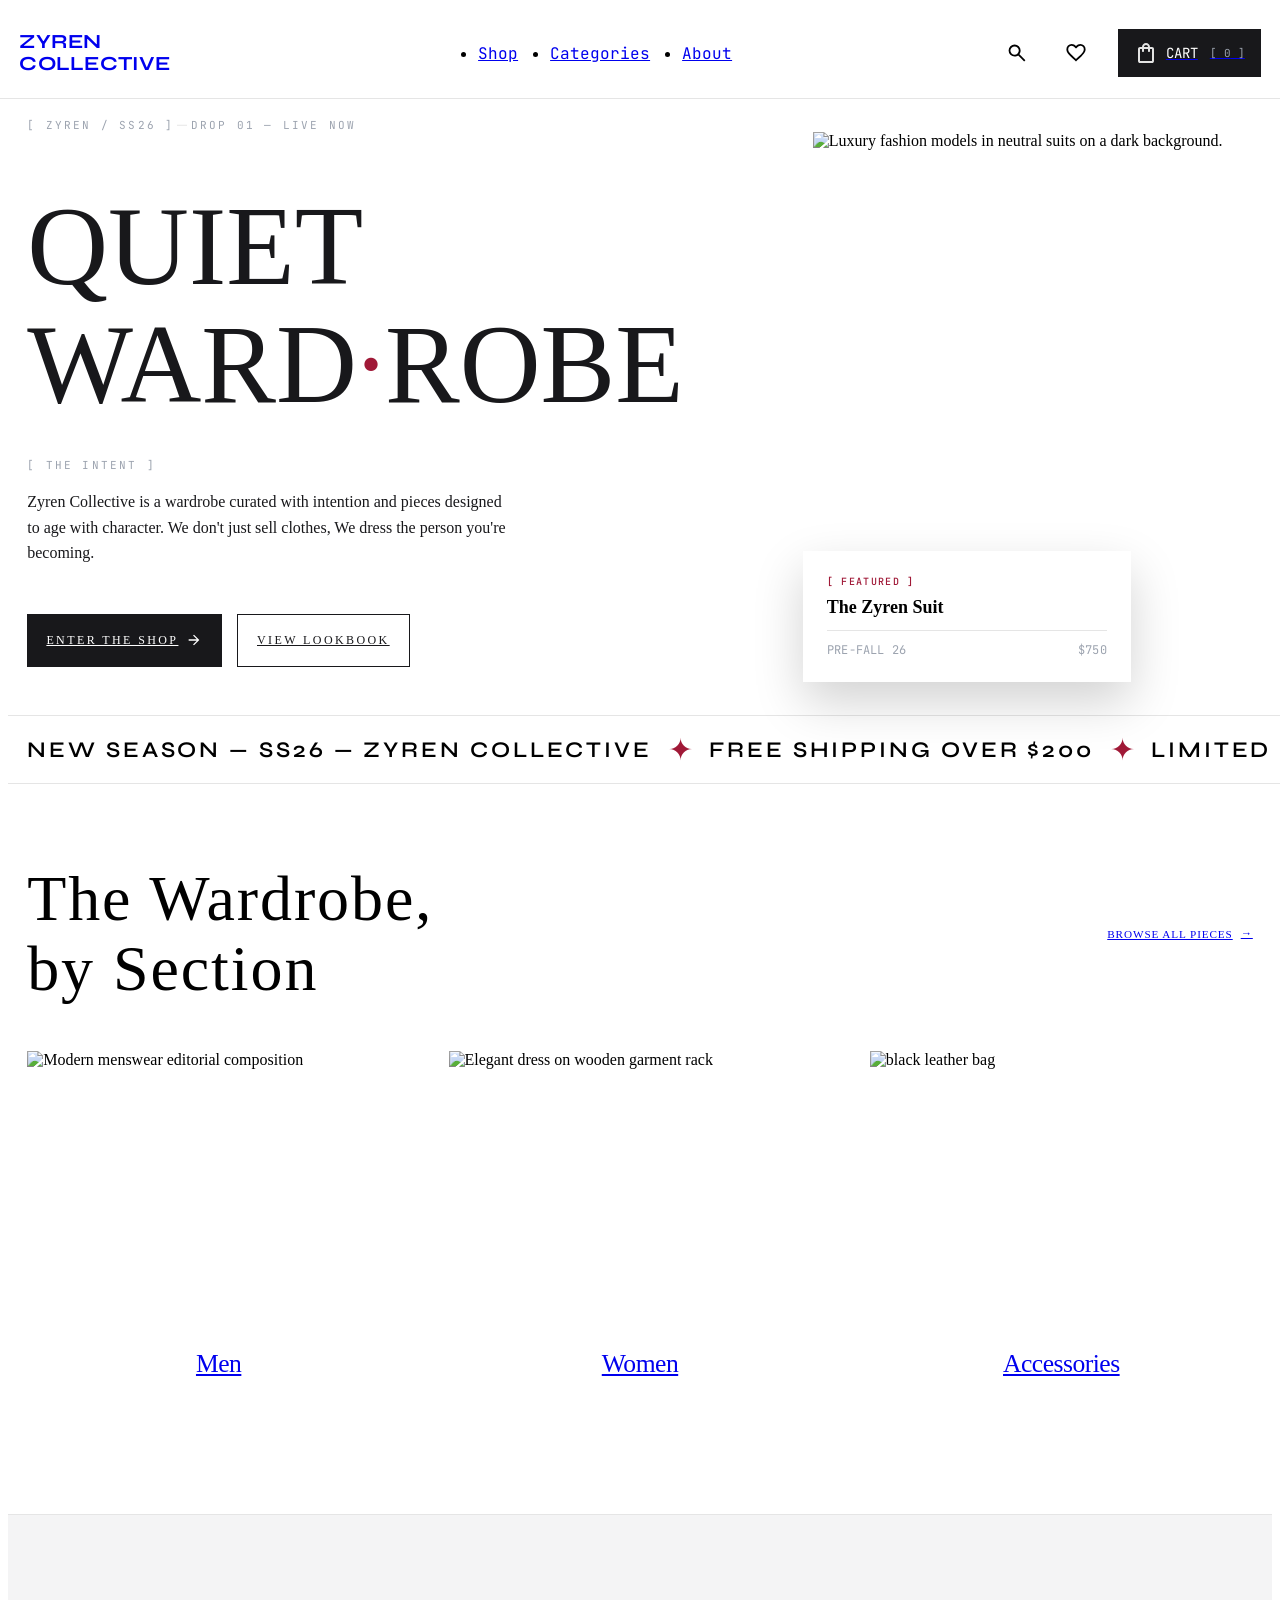
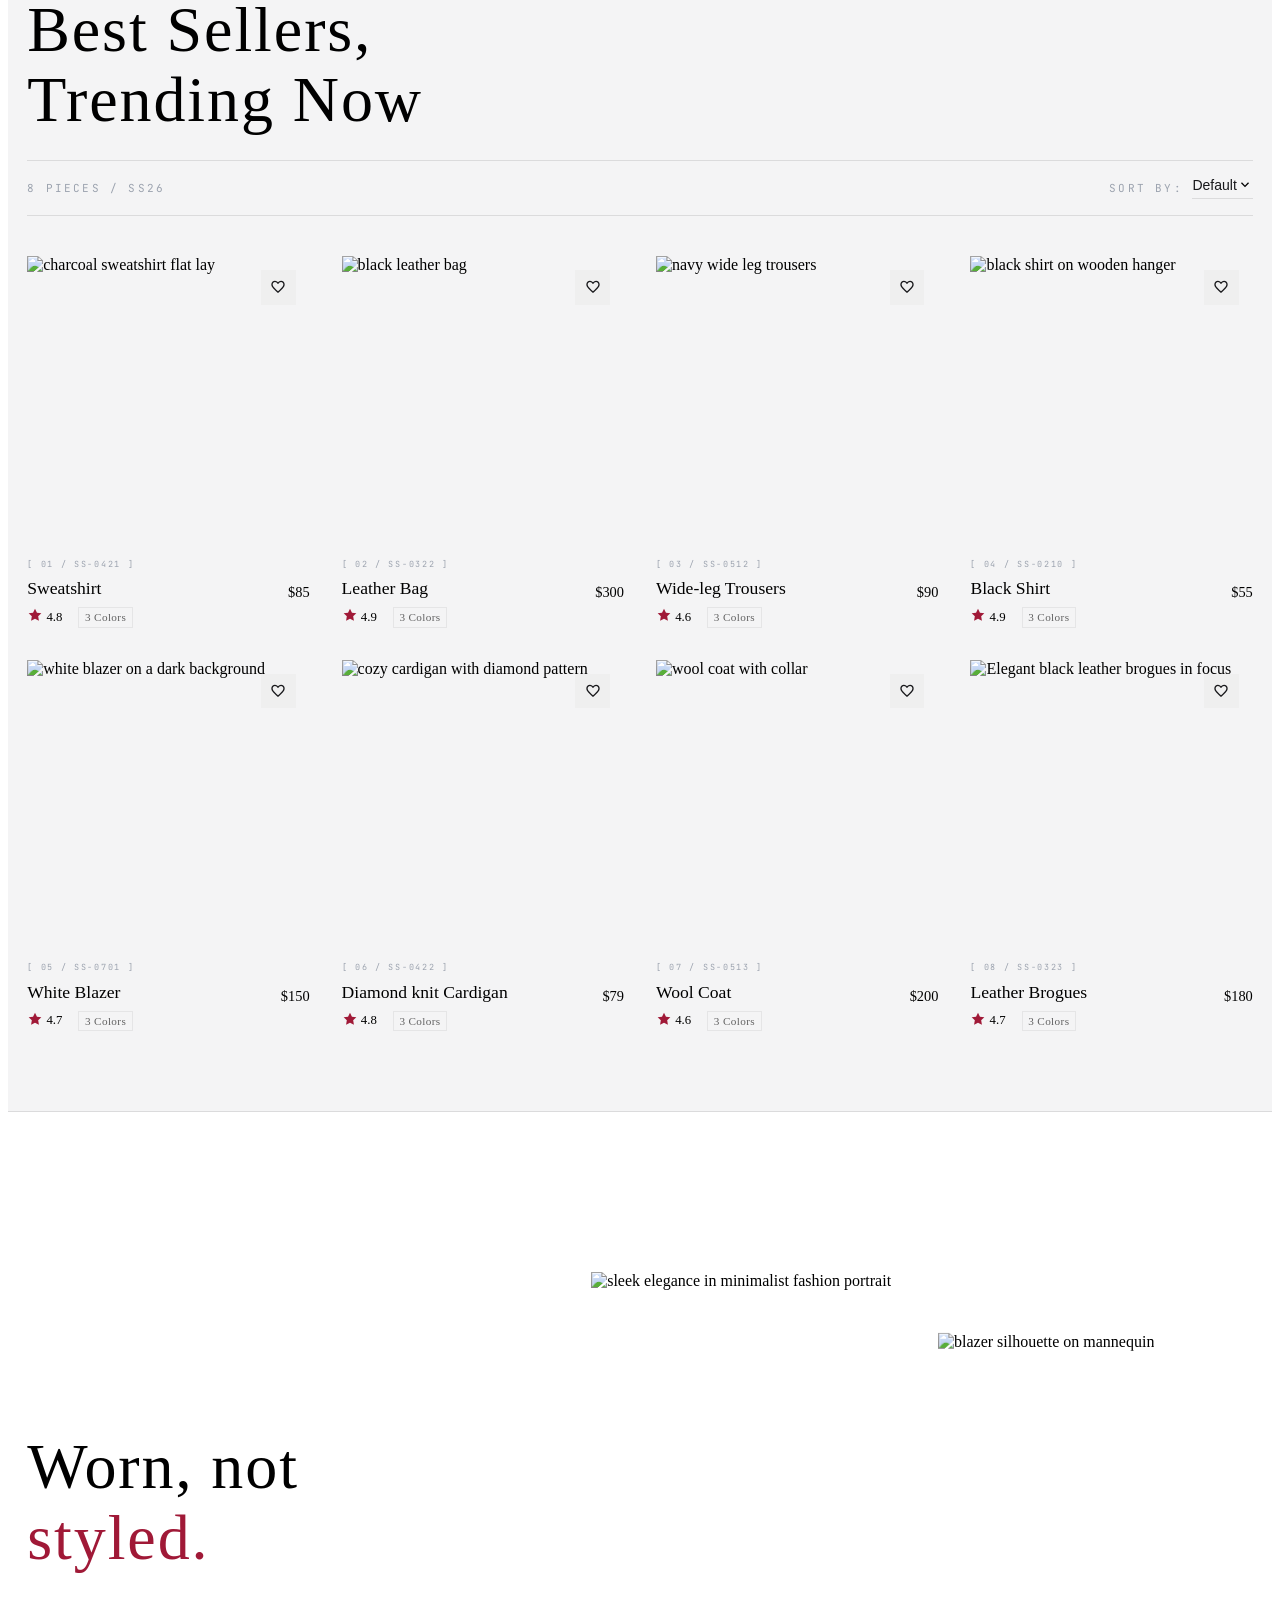
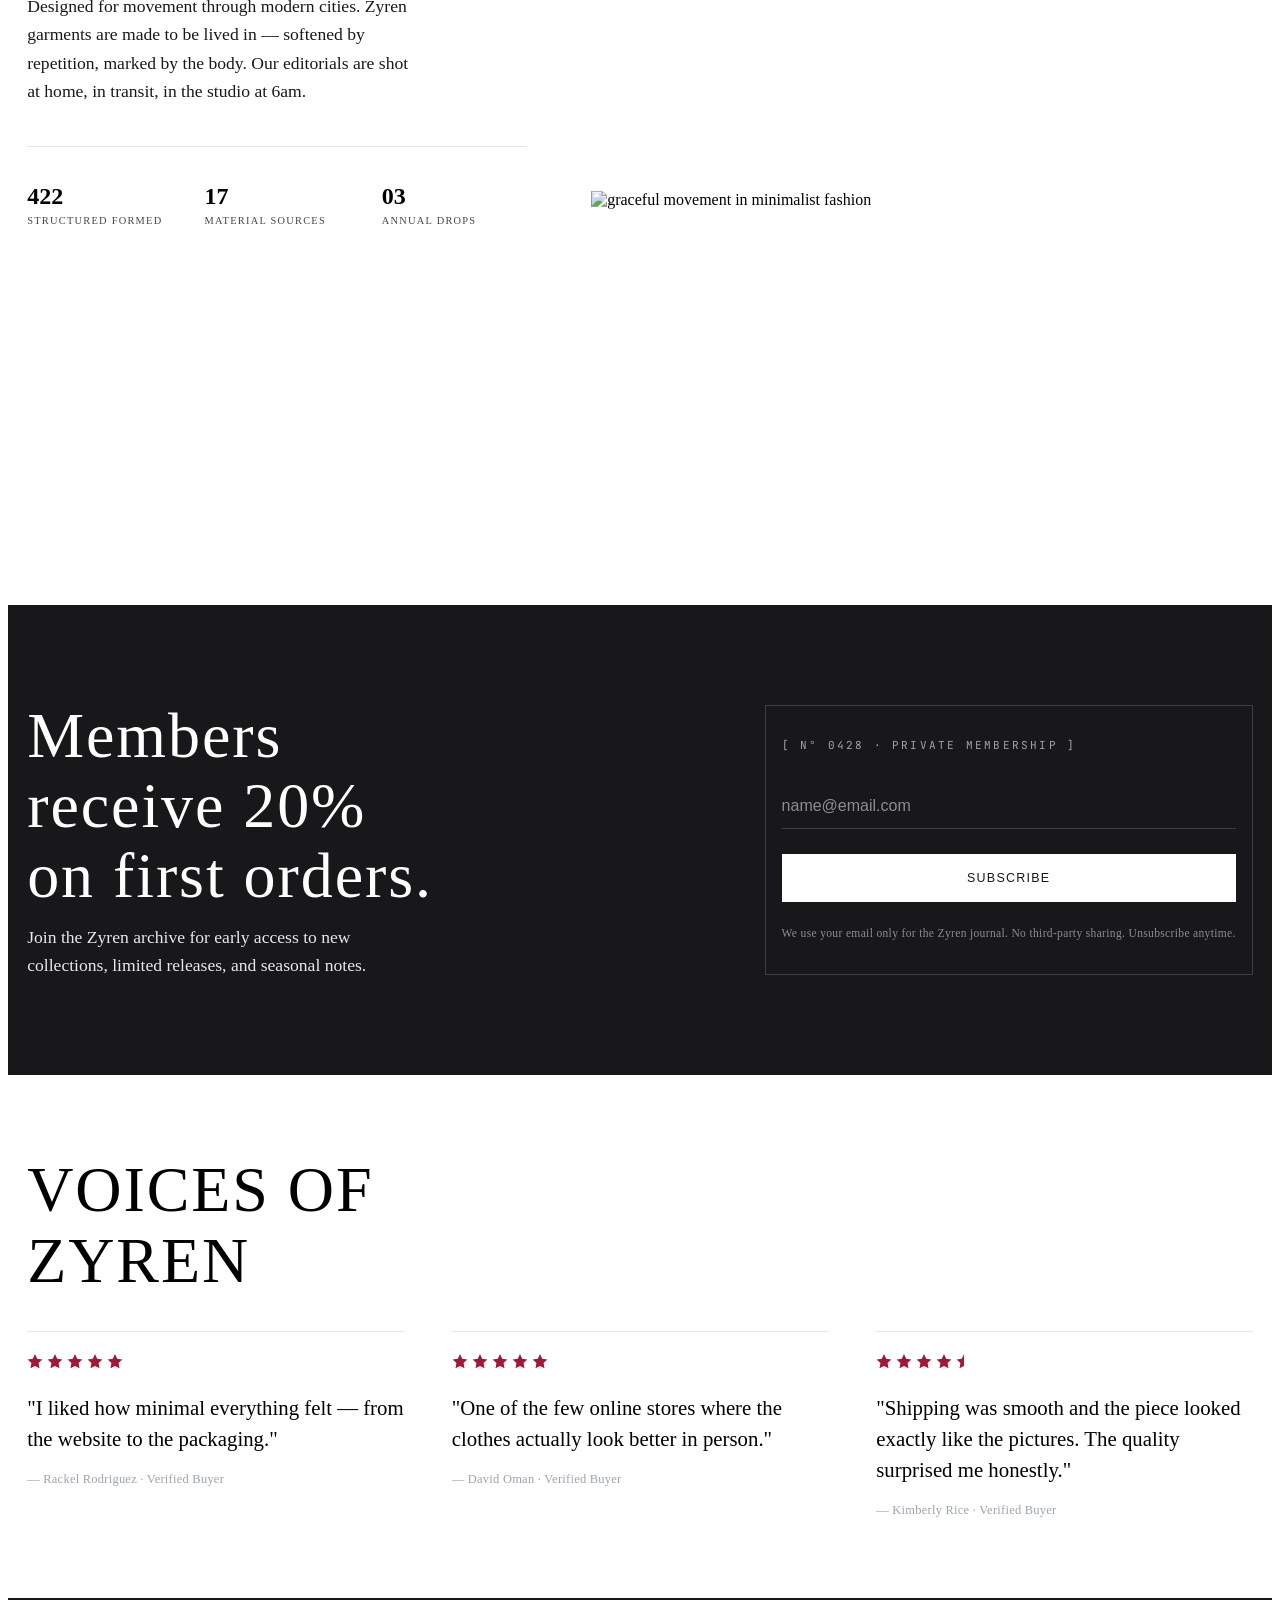
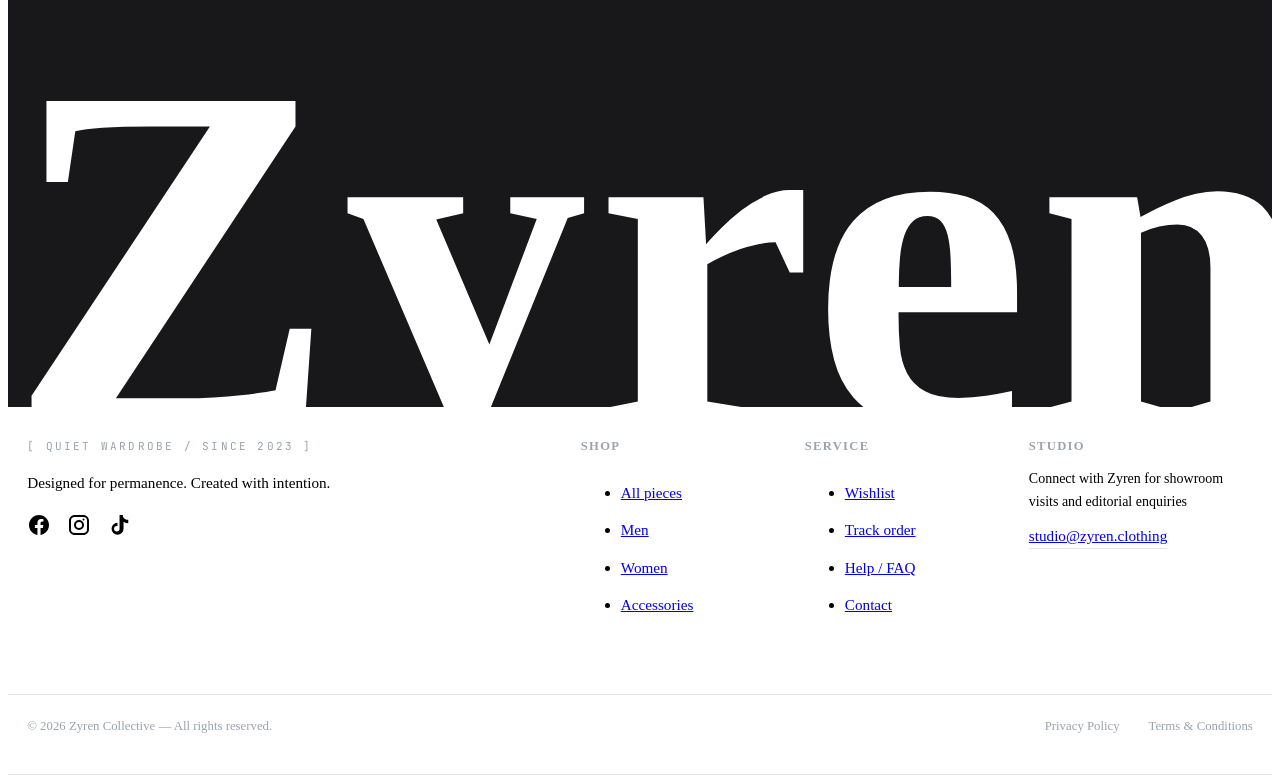
==== index.html @ 987aac92 "feat(shop): dynamically render all products" ====
<!DOCTYPE html>
<html lang="en">
<head>
    <meta charset="UTF-8">
    <meta name="viewport" content="width=device-width, initial-scale=1.0">
    <meta name="author" content="Timothy korea">
    <meta name="description" content="Auren Collective is a modern fashion and lifestyle brand blending refined style with contemporary tech essentials. Discover curated pieces designed for everyday elegance.">

    <title>Zyren Collective | Modern Fashion & Accessories</title>

    <!-- favicon -->
    <link rel="icon" href="assets/images/auren-collective-favicon.png" type="image/png">

    <!-- my fonts -->
    <link rel="preconnect" href="https://fonts.googleapis.com">
    <link rel="preconnect" href="https://fonts.gstatic.com" crossorigin>
    <link href="https://fonts.googleapis.com/css2?family=DM+Sans:ital,opsz,wght@0,9..40,100..1000;1,9..40,100..1000&family=JetBrains+Mono:ital,wght@0,100..800;1,100..800&family=Syne:wght@400..800&display=swap" rel="stylesheet">

    <!-- my css -->
    <link rel="stylesheet" href="css/base.css">
    <link rel="stylesheet" href="css/components.css">
    <link rel="stylesheet" href="css/layout.css">
    <link rel="stylesheet" href="css/pages.css">
    <link rel="stylesheet" href="css/animations.css">
    <link rel="stylesheet" href="css/media.css">

    <!-- script -->
    <script type="module" defer src="js/app.js"></script>
</head>

<body>
    <header class="header-section">
        <div class="header-section__container">
            <div class="header-section__brand">
                <a href="index.html">
                    <span class="header-section__brand-link">Zyren</span>
                    <span class="header-section__brand-link-full">Zyren <br>Collective</span>
                </a>
            </div>

            <div class="header-section__primary-nav">
                <nav class="header-section__nav-links" aria-label="header primary navigation">
                    <ul class="header-section__nav-list">
                        <li class="header-section__nav-item">
                            <a class="header-section__nav-link" href="shop.html">Shop</a>
                        </li>
                        
                        <li class="header-section__nav-item">
                            <a class="header-section__nav-link" href="#categories">Categories</a>
                        </li>

                        <li class="header-section__nav-item">
                            <a class="header-section__nav-link" href="about.html">About</a>
                        </li>
                    </ul>
                </nav>
            </div>

            <div class="header-section__secondary-nav">
                <div class="header-section__nav-search">
                    <button class="header-section__search-icon js-search-icon" type="button" aria-label="open search">
                      <svg xmlns="http://www.w3.org/2000/svg" height="24px" viewBox="0 -960 960 960" width="24px" fill="currentColor" aria-hidden="true" cursor="pointer"><path d="M765-144 526-383q-30 22-65.79 34.5-35.79 12.5-76.18 12.5Q284-336 214-406t-70-170q0-100 70-170t170-70q100 0 170 70t70 170.03q0 40.39-12.5 76.18Q599-464 577-434l239 239-51 51ZM384-408q70 0 119-49t49-119q0-70-49-119t-119-49q-70 0-119 49t-49 119q0 70 49 119t119 49Z"/></svg>
                      <span class="header-section__tooltip">Search</span>
                    </button>
                </div>

                <a class="header-section__wishlist-link" href="wishlist.html" aria-label="view wishlist">
                    <svg xmlns="http://www.w3.org/2000/svg" aria-hidden="true" height="24px" viewBox="0 -960 960 960" width="24px" fill="currentColor"><path d="m480-144-50-45q-100-89-165-152.5t-102.5-113Q125-504 110.5-545T96-629q0-89 61-150t150-61q49 0 95 21t78 59q32-38 78-59t95-21q89 0 150 61t61 150q0 43-14 83t-51.5 89q-37.5 49-103 113.5T528-187l-48 43Zm0-97q93-83 153-141.5t95.5-102Q764-528 778-562t14-67q0-59-40-99t-99-40q-35 0-65.5 14.5T535-713l-35 41h-40l-35-41q-22-26-53.5-40.5T307-768q-59 0-99 40t-40 99q0 33 13 65.5t47.5 75.5q34.5 43 95 102T480-241Zm0-264Z"/></svg>
                    <span class="header-section__tooltip">Wishlist</span>
                </a>

                <a class="header-section__cart-link" href="cart.html" aria-label="view cart">
                    <svg xmlns="http://www.w3.org/2000/svg" aria-hidden="true" height="24px" viewBox="0 -960 960 960" width="24px" fill="#e3e3e3"><path d="M240-80q-33 0-56.5-23.5T160-160v-480q0-33 23.5-56.5T240-720h80q0-66 47-113t113-47q66 0 113 47t47 113h80q33 0 56.5 23.5T800-640v480q0 33-23.5 56.5T720-80H240Zm0-80h480v-480h-80v80q0 17-11.5 28.5T600-520q-17 0-28.5-11.5T560-560v-80H400v80q0 17-11.5 28.5T360-520q-17 0-28.5-11.5T320-560v-80h-80v480Zm160-560h160q0-33-23.5-56.5T480-800q-33 0-56.5 23.5T400-720ZM240-160v-480 480Z"/></svg>
                    <span class="header-section__cart-text">Cart</span>
                    <span class="header-section__cart-count">0</span>
                    <span class="header-section__tooltip">Cart</span>
                </a>

                <button class="header-section__menu-toggle js-mobile-menu-toggle" type="button" aria-label="open menu">
                    <svg xmlns="http://www.w3.org/2000/svg" aria-hidden="true" height="24px" viewBox="0 -960 960 960" width="24px" fill="currentColor" cursor="pointer"><path d="M120-680v-80h720v80H120Zm0 480v-80h720v80H120Zm0-240v-80h720v80H120Z"/></svg>
                </button>
            </div>
        </div>
    </header>

    <nav class="mobile-menu js-mobile-menu" aria-label="mobile navigation">
        <div class="mobile-menu__header">
            <div class="mobile-menu__top-row">
                <a href="index.html">
                    <span class="mobile-menu__brand-link">Zyren</span>
                    <span class="mobile-menu__brand-link-full">Zyren <br>Collective</span>
                </a>
                <button class="mobile-menu__close-menu js-mobile-close-menu" type="button" aria-label="close menu">
                    <svg xmlns="http://www.w3.org/2000/svg" aria-hidden="true" height="24px" viewBox="0 -960 960 960" width="24px" cursor="pointer" fill="currentColor"><path d="m256-200-56-56 224-224-224-224 56-56 224 224 224-224 56 56-224 224 224 224-56 56-224-224-224 224Z"/></svg>
                </button>
            </div>
        </div>

        <ul class="mobile-menu__primary-list">
            <li class="mobile-menu__item">
                <a class="mobile-menu__link" href="shop.html">Shop</a>
            </li>
            
            <li class="mobile-menu__item">
                <a class="mobile-menu__link" href="#categories">Categories</a>
            </li>

            <li class="mobile-menu__item">
                <a class="mobile-menu__link" href="about.html">About</a>
            </li>

            <li class="mobile-menu__item">
                <a class="mobile-menu__link" href="contact.html">Contact</a>
            </li>

            <li class="mobile-menu__item">
                <a class="mobile-menu__link" href="contact.html">Lookbook</a>
            </li>
        </ul>


        <div class="mobile-menu__secondary-group">
            <ul class="mobile-menu__secondary-list">
                <li class="mobile-menu__secondary-item">
                    <a class="mobile-menu__support" href="faq.html">
                        <span>Help / FAQ</span>
                        <svg xmlns="http://www.w3.org/2000/svg" aria-hidden="true" height="16px" viewBox="0 -960 960 960" width="16px" fill="#000"><path d="M513.5-254.5Q528-269 528-290t-14.5-35.5Q499-340 478-340t-35.5 14.5Q428-311 428-290t14.5 35.5Q457-240 478-240t35.5-14.5ZM442-394h74q0-33 7.5-52t42.5-52q26-26 41-49.5t15-56.5q0-56-41-86t-97-30q-57 0-92.5 30T342-618l66 26q5-18 22.5-39t53.5-21q32 0 48 17.5t16 38.5q0 20-12 37.5T506-526q-44 39-54 59t-10 73Zm38 314q-83 0-156-31.5T197-197q-54-54-85.5-127T80-480q0-83 31.5-156T197-763q54-54 127-85.5T480-880q83 0 156 31.5T763-763q54 54 85.5 127T880-480q0 83-31.5 156T763-197q-54 54-127 85.5T480-80Zm0-80q134 0 227-93t93-227q0-134-93-227t-227-93q-134 0-227 93t-93 227q0 134 93 227t227 93Zm0-320Z"/></svg>
                    </a>
                </li>
                
                <li class="mobile-menu__secondary-item">
                    <a class="mobile-menu__order-track" href="track-order.html">
                        <span>Track Order</span>
                        <svg xmlns="http://www.w3.org/2000/svg" aria-hidden="true" height="16px" viewBox="0 -960 960 960" width="16px" fill="#000"><path d="M536.5-503.5Q560-527 560-560t-23.5-56.5Q513-640 480-640t-56.5 23.5Q400-593 400-560t23.5 56.5Q447-480 480-480t56.5-23.5ZM480-186q122-112 181-203.5T720-552q0-109-69.5-178.5T480-800q-101 0-170.5 69.5T240-552q0 71 59 162.5T480-186Zm0 106Q319-217 239.5-334.5T160-552q0-150 96.5-239T480-880q127 0 223.5 89T800-552q0 100-79.5 217.5T480-80Zm0-480Z"/></svg>
                    </a>
                </li>

                 <li class="mobile-menu__secondary-item">
                    <a class="mobile-menu__wishlist" href="track-order.html">
                        <span>wishlist</span>
                        <svg xmlns="http://www.w3.org/2000/svg" aria-hidden="true" height="16px" viewBox="0 -960 960 960" width="16px" fill="#000"><path d="m480-120-58-52q-101-91-167-157T150-447.5Q111-500 95.5-544T80-634q0-94 63-157t157-63q52 0 99 22t81 62q34-40 81-62t99-22q94 0 157 63t63 157q0 46-15.5 90T810-447.5Q771-395 705-329T538-172l-58 52Zm0-108q96-86 158-147.5t98-107q36-45.5 50-81t14-70.5q0-60-40-100t-100-40q-47 0-87 26.5T518-680h-76q-15-41-55-67.5T300-774q-60 0-100 40t-40 100q0 35 14 70.5t50 81q36 45.5 98 107T480-228Zm0-273Z"/></svg>
                    </a>
                </li>
            </ul>

            <div class="mobile-menu__cta">
                <p class="mobile-menu__cta-label">Work with Zyren</p>
                <a class="mobile-menu__cta-link-wrapper" href="https://mail.google.com/mail/?view=cm&fs=1&to=studio@auren.clothing&su=Work%20with%20Auren&body=Hello%20Auren%20Studio," target="_blank">
                    <span class="mobile-menu__cta-link">studio@zyren.clothing</span>
                </a>
            </div>
        </div>
    </nav>


    <div class="search-overlay js-search-overlay">
        <div class="search-overlay__header">
            <h2 class="search-overlay__title">SEARCH THE COLLECTION</h2>
            <button type="button" class="search-overlay__close js-overlay-close" aria-label="close search">
                <svg xmlns="http://www.w3.org/2000/svg" height="24px" viewBox="0 -960 960 960" width="24px" aria-hidden="true" cursor="pointer" fill="currentColor"><path d="m256-200-56-56 224-224-224-224 56-56 224 224 224-224 56 56-224 224 224 224-56 56-224-224-224 224Z"/></svg>
            </button>
        </div>

        <div class="search-overlay__content">
            <div class="search-overlay__search-group">
                <div class="search-overlay__field">
                    <label class="search-overlay__sr-only" for="search-products">search products</label>
                    <input class="search-overlay__input" placeholder="Search products..." id="search-products">
                    <svg xmlns="http://www.w3.org/2000/svg" height="24px" viewBox="0 -960 960 960" aria-hidden="true" width="24px" fill="currentColor" cursor="pointer"><path d="M765-144 526-383q-30 22-65.79 34.5-35.79 12.5-76.18 12.5Q284-336 214-406t-70-170q0-100 70-170t170-70q100 0 170 70t70 170.03q0 40.39-12.5 76.18Q599-464 577-434l239 239-51 51ZM384-408q70 0 119-49t49-119q0-70-49-119t-119-49q-70 0-119 49t-49 119q0 70 49 119t119 49Z"/></svg>
                </div>

                <nav class="search-overlay__suggestions" aria-label="trending search suggestions">
                    <h3 class="search-overlay__suggestions-label">TRENDING SEARCHES</h3>
                    <div class="search-overlay__suggestions-lists">
                        <a class="search-overlay__suggestions-link" href="#">Oversized blazer</a>
                        <a class="search-overlay__suggestions-link" href="category/men.html">Tailored trousers</a>
                        <a class="search-overlay__suggestions-link" href="category/women.html">Cropped jacket</a>
                        <a class="search-overlay__suggestions-link" href="category/accessories.html">Wool coat</a>
                        <a class="search-overlay__suggestions-link" href="category/accessories.html">Linen shirt</a>
                        <a class="search-overlay__suggestions-link" href="category/accessories.html">Minimal sneakers</a>
                    </div>
                </nav>

                <nav class="search-overlay__categories" aria-label="categories suggestions">
                    <h2 class="search-overlay__categories-label">QUICK CATEGORIES</h2>

                    <ul class="search-overlay__categories-lists">
                        <li class="search-overlay__categories-item">
                            <a class="search-overlay__categories-link" href="category/men.html">
                                <span>Men</span>
                                <svg xmlns="http://www.w3.org/2000/svg" height="16px" viewBox="0 -960 960 960" width="16px" aria-hidden="true" fill="#000"><path d="M647-440H160v-80h487L423-744l57-56 320 320-320 320-57-56 224-224Z"/></svg>
                            </a>
                        </li>
                        
                        <li class="search-overlay__categories-item">
                            <a class="search-overlay__categories-link" href="category/men.html">
                                <span>Women</span>
                                <svg xmlns="http://www.w3.org/2000/svg" height="16px" viewBox="0 -960 960 960" width="16px" aria-hidden="true" fill="#000"><path d="M647-440H160v-80h487L423-744l57-56 320 320-320 320-57-56 224-224Z"/></svg>
                            </a>
                        </li>

                        <li class="search-overlay__categories-item">
                            <a class="search-overlay__categories-link" href="category/men.html">
                                <span>Accessories</span>
                                <svg xmlns="http://www.w3.org/2000/svg" height="16px" viewBox="0 -960 960 960" width="16px" aria-hidden="true" fill="#000"><path d="M647-440H160v-80h487L423-744l57-56 320 320-320 320-57-56 224-224Z"/></svg>
                            </a>
                        </li>
                    </ul>
                </nav>
            </div>

            <div class="search-overlay__image-wrapper">
                <img class="search-overlay__image" alt="a jacket product image" src="assets/images/bag-img.png">
            </div>
        </div>
    </div>

    <section class="hero-section">
        <div class="hero-section__season-tag-container">
            <p class="hero-section__season-tag">[ ZYREN / SS26 ]</p>
            <span class="hero-section__season-tag-volume">Drop 01 — Live Now</span>
        </div>
        <div class="hero-section__content-wrapper">
            <div class="hero-section__content">
                <h1 class="hero-section__title">Quiet <br>ward<span class="hero-section__mid-dot">·</span>robe</h1>

                <div class="hero-section__label">
                    <span class="hero-section__intent-label">[ The Intent ]</span>
                    <p class="hero-section__label-text">Zyren Collective is a wardrobe curated with intention
                    and pieces designed to age with character.
                    We don't just sell clothes, We dress the person you're becoming. 
                    </p>
                </div>
                
                <div class="hero-section__btn-wrapper">
                    <a class="hero-section__primary-cta" href="shop.html">
                        <span>Enter the Shop</span>
                        <svg xmlns="http://www.w3.org/2000/svg" height="16px" viewBox="0 -960 960 960" width="16px" aria-hidden="true" fill="currentcolor"><path d="M647-440H160v-80h487L423-744l57-56 320 320-320 320-57-56 224-224Z"/></svg>
                    </a>
                    <a class="hero-section__secondary-cta" href="look-book.html">
                        View Lookbook
                    </a>
                </div> 
            </div>

            <div class="hero-section__img-wrapper">
                <img class="hero-section__img" alt="Luxury fashion models in neutral suits on a dark background." src="assets/images/zyren-hero-img.png">
                <div class="hero-section__img-promotion">
                    <div class="hero-section__img-label">
                        <span class="hero-section__img-type">[ Featured ]</span>
                        <h2 class="hero-section__img-text">The Zyren Suit</h2>
                    </div>
                    
                    <div class="hero-section__img-row">
                        <span class="hero-section__img-season-tag">PRE-FALL 26</span>
                        <span class="hero-section__img-price">$750</span>
                    </div>
                </div>
            </div>
        </div>
    </section>

    <section class="marquee-section">
        <div class="marquee-track">
            <div class="marquee-content">
                <h2 class="marquee-label">NEW SEASON — SS26 — ZYREN COLLECTIVE</h2>
                <span class="marquee-icon">✦</span>

                <h2 class="marquee-label">FREE SHIPPING OVER $200</h2>
                <span class="marquee-icon">✦</span>

                <h2 class="marquee-label">LIMITED DROP AVAILABLE NOW</h2>
                <span class="marquee-icon">✦</span>

                <h2 class="marquee-label">CURATED FOR THE MODERN WARDROBE</h2>
                <span class="marquee-icon">✦</span>
            </div>

             <div class="marquee-content">
                <h2 class="marquee-label">NEW SEASON — SS26 — ZYREN COLLECTIVE</h2>
                <span class="marquee-icon">✦</span>

                <h2 class="marquee-label">FREE SHIPPING OVER $200</h2>
                <span class="marquee-icon">✦</span>

                <h2 class="marquee-label">LIMITED DROP AVAILABLE NOW</h2>
                <span class="marquee-icon">✦</span>

                <h2 class="marquee-label">CURATED FOR THE MODERN WARDROBE</h2>
                <span class="marquee-icon">✦</span>
            </div>
        </div>
    </section>
    

    <section id="categories">
        <div class="categories__header">
            <h2 class="categories__title">The Wardrobe, by Section</h2>
            <a class="categories__link" href="shop.html"><span>Browse all pieces</span> <span class="categories__link-arrow">&rightarrow;</span></a>
        </div>
        
        <div class="categories__img-grid">
            <div class="categories__img-wrapper">
                <img class="categories__img" src="assets/images/men-category-img.png" alt="Modern menswear editorial composition">
                <a href="shop.html" class="categories__img-label">
                    <span class="categories__label">Men</span>
                </a>
            </div>

            <div class="categories__img-wrapper">
                <img class="categories__img" src="assets/images/women-category-img.png" alt="Elegant dress on wooden garment rack">
                <a href="shop.html" class="categories__img-label">
                    <span class="categories__label">Women</span>
                </a>
            </div>

            <div class="categories__img-wrapper">
                <img class="categories__img" src="assets/images/bag-img.png" alt="black leather bag">
                <a href="shop.html" class="categories__img-label">
                    <span class="categories__label">Accessories</span>
                </a>
            </div>  
        </div>
    </section>

    <section class="best-sellers">
        <div class="best-sellers__header">
            <h2 class="best-sellers__title">Best Sellers, Trending Now</h2>
        </div>

        <div class="best-sellers__row">
            <span class="best-sellers__pieces-num">8 PIECES / SS26</span>
            <div class="best-sellers__sortings">
                <span class="best-sellers__sortings-title">SORT BY:</span>
                <div class="best-sellers__sortings-wrapper">
                    <button type="button" class="best-sellers__label">
                        <span class="best-sellers__selected-text">Default</span>
                        <span class="best-sellers__down-arrow">
                            <svg xmlns="http://www.w3.org/2000/svg" height="16px" viewBox="0 -960 960 960" width="16px" aria-hidden="true" fill="#000"><path d="M480-344 240-584l56-56 184 184 184-184 56 56-240 240Z"/></svg>
                        </span>
                    </button>
                    <ul class="best-sellers__sortings-lists">
                        <li class="best-sellers__sortings-list"><button class="best-sellers__sortings-list-btn">Default</button></li>
                        <li class="best-sellers__sortings-list"><button class="best-sellers__sortings-list-btn">Price: Low to High</button></li>
                        <li class="best-sellers__sortings-list"><button class="best-sellers__sortings-list-btn">Price: High to Low</button></li>
                    </ul>
                </div>
            </div>
        </div>

        <div class="best-sellers__product-grid">
        </div>
    </section>

    <section class="editorial-section">
        <div class="editorial-section__dflex">
            <div class="editorial-section__content">
                <h2 class="editorial-section__title">Worn, not <span class="editorial-section__title-accent">styled.</span></h2>
                <div class="editorial-section__supporting-text-wrapper">
                  <p class="editorial-section__supporting-text">Designed for movement through modern cities. Zyren garments are made to be lived in — softened by repetition, marked by the body. Our editorials are shot at home, in transit, in the studio at 6am.</p>
                </div>
                <div class="editorial-section__brand-stats">
                    <div class="editorial-section__brand-stats-item">
                        <p class="editorial-section__brand-stats-num">422</p>
                        <span class="editorial-section__brand-stats-label">STRUCTURED FORMED</span>
                    </div>

                    <div class="editorial-section__brand-stats-item">
                        <p class="editorial-section__brand-stats-num">17</p>
                        <span class="editorial-section__brand-stats-label">MATERIAL SOURCES</span>
                    </div>

                    <div class="editorial-section__brand-stats-item">
                        <p class="editorial-section__brand-stats-num">03</p>
                        <span class="editorial-section__brand-stats-label">ANNUAL DROPS</span>
                    </div>
                </div>
            </div>

            <div class="editorial-section__imgs">
                <div class="editorial-section__img-wrapper">
                    <img src="assets/images/editorial-img1.png" alt="sleek elegance in minimalist fashion portrait" class="editorial-section__img">
                </div>

                <div class="editorial-section__img-wrapper">
                    <img src="assets/images/editorial-img2.png" alt="blazer silhouette on mannequin" class="editorial-section__img">
                </div>

                <div class="editorial-section__img-wrapper">
                    <img src="assets/images/editorial-img3.png" alt="graceful movement in minimalist fashion" class="editorial-section__img">
                </div>
            </div>
        </div>
    </section>


    <section class="promotional-section">
        <div class="promotional-section__dflex">
            <div class="promotional-section__content">
                <h2 class="promotional-section__title">Members receive 20% on first orders.</h2>
                <p class="promotional-section__text">Join the Zyren archive for early access to new collections, limited releases, and seasonal notes.</p>
            </div>

            <div class="promotional-section__subscription-block">
                <span class="promotional-section__archive-text">[ N° 0428 · Private Membership ]</span>
                <form class="promotional-section__subscription">
                    <label for="user-name" class="sr-only">Enter your email</label>
                    <input class="promotional-section__input js-promotional-input" type="email" placeholder="name@email.com" id="user-name" name="username" required>
                    <button class="promotional-section__subscribe-btn js-subscribe-btn" type="submit">Subscribe</button>
                    <p class="promotional-section__subscription-info">We use your email only for the Zyren journal. No third-party sharing. Unsubscribe anytime.</p>
                    <audio src="assets/sounds/bell-sound-370341.mp3" preload="auto" class="promotional-section__btn-sound"></audio>
                </form>
            </div>
        </div>
    </section>

    <section class="testimonials-section">
        <h2 class="testimonials-section__title">VOICES OF ZYREN</h2>
        <div class="testimonials-section__dflex">
            <article class="testimonials-section__content">
                <div class="testimonials-section__rating">
                    <svg width="100" height="16" viewBox="0 0 100 16" xmlns="http://www.w3.org/2000/svg"><path fill="rgb(160,25,55)" transform="translate(0,0)" d="M8 0l2.2 4.7 5.2.7-3.8 3.6.9 5.2L8 11.9 3.5 14.2l.9-5.2L.6 5.4l5.2-.7L8 0z"/><path fill="rgb(160,25,55)" transform="translate(20,0)" d="M8 0l2.2 4.7 5.2.7-3.8 3.6.9 5.2L8 11.9 3.5 14.2l.9-5.2L.6 5.4l5.2-.7L8 0z"/><path fill="rgb(160,25,55)" transform="translate(40,0)" d="M8 0l2.2 4.7 5.2.7-3.8 3.6.9 5.2L8 11.9 3.5 14.2l.9-5.2L.6 5.4l5.2-.7L8 0z"/><path fill="rgb(160,25,55)" transform="translate(60,0)" d="M8 0l2.2 4.7 5.2.7-3.8 3.6.9 5.2L8 11.9 3.5 14.2l.9-5.2L.6 5.4l5.2-.7L8 0z"/><path fill="rgb(160,25,55)" transform="translate(80,0)" d="M8 0l2.2 4.7 5.2.7-3.8 3.6.9 5.2L8 11.9 3.5 14.2l.9-5.2L.6 5.4l5.2-.7L8 0z"/></svg>
                </div>
                <p class="testimonials-section__text"> "I liked how minimal everything felt — from the website to the packaging."</p>
                <span class="testimonials-section__author">— Rackel Rodriguez · Verified Buyer</span>
            </article>

            <article class="testimonials-section__content">
                <div class="testimonials-section__rating">
                    <svg width="100" height="16" viewBox="0 0 100 16" xmlns="http://www.w3.org/2000/svg"><path fill="rgb(160,25,55)" transform="translate(0,0)" d="M8 0l2.2 4.7 5.2.7-3.8 3.6.9 5.2L8 11.9 3.5 14.2l.9-5.2L.6 5.4l5.2-.7L8 0z"/><path fill="rgb(160,25,55)" transform="translate(20,0)" d="M8 0l2.2 4.7 5.2.7-3.8 3.6.9 5.2L8 11.9 3.5 14.2l.9-5.2L.6 5.4l5.2-.7L8 0z"/><path fill="rgb(160,25,55)" transform="translate(40,0)" d="M8 0l2.2 4.7 5.2.7-3.8 3.6.9 5.2L8 11.9 3.5 14.2l.9-5.2L.6 5.4l5.2-.7L8 0z"/><path fill="rgb(160,25,55)" transform="translate(60,0)" d="M8 0l2.2 4.7 5.2.7-3.8 3.6.9 5.2L8 11.9 3.5 14.2l.9-5.2L.6 5.4l5.2-.7L8 0z"/><path fill="rgb(160,25,55)" transform="translate(80,0)" d="M8 0l2.2 4.7 5.2.7-3.8 3.6.9 5.2L8 11.9 3.5 14.2l.9-5.2L.6 5.4l5.2-.7L8 0z"/></svg>
                </div>
                <p class="testimonials-section__text">"One of the few online stores where the clothes actually look better in person."</p>
                <span class="testimonials-section__author">— David Oman · Verified Buyer</span>
            </article>

            <article class="testimonials-section__content">
                <div class="testimonials-section__rating">
                    <svg width="100" height="16" viewBox="0 0 100 16" xmlns="http://www.w3.org/2000/svg"><defs><clipPath id="halfStar"><rect x="0" y="0" width="8" height="16"/></clipPath></defs><path fill="rgb(160,25,55)" d="M8 0l2.2 4.7 5.2.7-3.8 3.6.9 5.2L8 11.9 3.5 14.2l.9-5.2L.6 5.4l5.2-.7L8 0z"/><path fill="rgb(160,25,55)" transform="translate(20,0)" d="M8 0l2.2 4.7 5.2.7-3.8 3.6.9 5.2L8 11.9 3.5 14.2l.9-5.2L.6 5.4l5.2-.7L8 0z"/><path fill="rgb(160,25,55)" transform="translate(40,0)" d="M8 0l2.2 4.7 5.2.7-3.8 3.6.9 5.2L8 11.9 3.5 14.2l.9-5.2L.6 5.4l5.2-.7L8 0z"/><path fill="rgb(160,25,55)" transform="translate(60,0)" d="M8 0l2.2 4.7 5.2.7-3.8 3.6.9 5.2L8 11.9 3.5 14.2l.9-5.2L.6 5.4l5.2-.7L8 0z"/><g transform="translate(80,0)"><path fill="rgb(160,25,55)" d="M8 0l2.2 4.7 5.2.7-3.8 3.6.9 5.2L8 11.9 3.5 14.2l.9-5.2L.6 5.4l5.2-.7L8 0z" clip-path="url(#halfStar)"/></g></svg>
                </div>
                <p class="testimonials-section__text">"Shipping was smooth and the piece looked exactly like the pictures. The quality surprised me honestly."</p>
                <span class="testimonials-section__author">— Kimberly Rice · Verified Buyer</span>
            </article>
        </div>
    </section>


    <footer class="footer-section">
        <div class="footer-section__logo-wrapper">
            <p class="footer-section__logo-text">Zyren</p>
        </div>
        <div class="footer-section__dflex">
            <div class="footer-section__content">
                <span class="footer-section__est-info">[ Quiet Wardrobe / Since 2023 ]</span>
                <p class="footer-section__text">Designed for permanence. Created with intention.</p>
                <div class="footer-section__social-links">
                    <a href="#" class="footer-section__social-link"><svg xmlns="http://www.w3.org/2000/svg" width="24" height="24" fill="#000" viewBox="0 0 24 24"><path d="M22 12.07C22 6.503 17.523 2 12 2S2 6.503 2 12.07c0 5.017 3.657 9.177 8.438 9.93v-7.03H7.898v-2.9h2.54V9.845c0-2.52 1.492-3.913 3.777-3.913 1.094 0 2.238.196 2.238.196v2.475h-1.26c-1.243 0-1.63.774-1.63 1.567v1.88h2.773l-.443 2.9h-2.33V22c4.78-.753 8.437-4.913 8.437-9.93z"/></svg></a>
                    <a href="#" class="footer-section__social-link"><svg xmlns="http://www.w3.org/2000/svg" width="24" height="24" fill="#000" viewBox="0 0 24 24"><path d="M7.75 2C4.574 2 2 4.574 2 7.75v8.5C2 19.426 4.574 22 7.75 22h8.5C19.426 22 22 19.426 22 16.25v-8.5C22 4.574 19.426 2 16.25 2h-8.5zm0 2h8.5A3.75 3.75 0 0 1 20 7.75v8.5A3.75 3.75 0 0 1 16.25 20h-8.5A3.75 3.75 0 0 1 4 16.25v-8.5A3.75 3.75 0 0 1 7.75 4zm8.75 1.5a1 1 0 1 0 0 2 1 1 0 0 0 0-2zM12 7a5 5 0 1 0 0 10 5 5 0 0 0 0-10zm0 2a3 3 0 1 1 0 6 3 3 0 0 1 0-6z"/></svg></a>
                    <a href="#" class="footer-section__social-link"><svg xmlns="http://www.w3.org/2000/svg" width="24" height="24" fill="#000" viewBox="0 0 24 24"><path d="M19.589 6.686a4.793 4.793 0 0 1-3.77-4.717h-3.276v13.766a2.724 2.724 0 1 1-2.724-2.724c.226 0 .445.028.655.08V9.768a6.003 6.003 0 1 0 6.07 5.999V8.745a8.073 8.073 0 0 0 4.717 1.51V6.686h-1.672z"/></svg></a>
                </div>
            </div>
            
            <nav aria-label="footer section navigation" class="footer-section__navs">
                <div class="footer-section__nav-dflex">
                    <div class="footer-section__nav-content">
                        <h2 class="footer-section__nav-title">SHOP</h2>
                        <ul class="footer-section__nav-items">
                            <li class="footer-section__nav-list">
                                <a class="footer-section__nav-link" href="#">All pieces</a>
                            </li>

                            <li class="footer-section__nav-list">
                                <a class="footer-section__nav-link" href="#">Men</a>
                            </li>

                            <li class="footer-section__nav-list">
                                <a class="footer-section__nav-link" href="#">Women</a>
                            </li>

                            <li class="footer-section__nav-list">
                                <a class="footer-section__nav-link" href="#">Accessories</a>
                            </li>
                        </ul>
                    </div>

                    <div class="footer-section__nav-content">
                        <h2 class="footer-section__nav-title">SERVICE</h2>
                        <ul class="footer-section__nav-items">
                            <li class="footer-section__nav-list">
                                <a class="footer-section__nav-link" href="#">Wishlist</a>
                            </li>

                            <li class="footer-section__nav-list">
                                <a class="footer-section__nav-link" href="#">Track order</a>
                            </li>

                            <li class="footer-section__nav-list">
                                <a class="footer-section__nav-link" href="#">Help / FAQ</a>
                            </li>

                            <li class="footer-section__nav-list">
                                <a class="footer-section__nav-link" href="#">Contact</a>
                            </li>
                        </ul>
                    </div>

                    <div class="footer-section__contact">
                        <h2 class="footer-section__contact-title">STUDIO</h2>
                        <p class="footer-section__contact-text">Connect with Zyren for showroom visits and editorial enquiries</p>
                        <a class="footer-section__contact-link-wrapper" href="https://mail.google.com/mail/?view=cm&fs=1&to=studio@auren.clothing&su=Work%20with%20Auren&body=Hello%20Auren%20Studio," target="_blank">
                            <span class="footer-section__contact-link">studio@zyren.clothing</span>
                        </a>
                    </div>
                </div>
            </nav>
        </div>

        <div class="footer-section__legal">
            <p class="footer-section__copyright">&copy; 2026 Zyren Collective — All rights reserved.</p>
            <div class="footer-section__legal-dflex">
                <p class="footer-section__policy">Privacy Policy</p>
                <p class="footer-section__terms">Terms & Conditions</p>
            </div>
        </div>
    </footer>

<div class="menu-overlay js-menu-overlay"></div>
</body>
</html>
---- css/components.css ----
.header-section{
  border-bottom:1px solid rgba(0, 0, 0, 0.1);
}

.header-section__brand-link,
.mobile-menu__brand-link{
  font-family:"Syne", sans-serif;
  text-transform:uppercase;
  font-size:20px;
  font-weight:700;
  letter-spacing:0.02rem;
  line-height:1.1;
}

.header-section__primary-nav,
.header-section__wishlist-link,
.header-section__cart-text,
.header-section__brand-link-full,
.mobile-menu__brand-link-full{
  display:none;
}

.header-section__search-icon{
  position:relative;
  display:flex;
  align-items:center;
  justify-content:center;
  padding:0.0625em 0.375em;
  border:none;
  background:inherit;
  color:#000;
}

.header-section__cart-link{
  display:flex;
  align-items:center;
  justify-content:center;
  position:relative;
  background-color:rgb(24, 24, 27);
  padding:.6em 1em;
  transition:background-color 0.2s ease;
}

.header-section__cart-count{
  font-family:"JetBrains Mono", monospace;
  color: #9ca3af;
  white-space:nowrap;
  font-size:11px;
  margin-left:0.25rem;
}

.header-section__cart-count::before{
  content:"[ ";
}

.header-section__cart-count::after{
  content:" ]";
}

.header-section__menu-toggle,
.mobile-menu__close-menu{
  display:flex;
  padding:0.5em;
  justify-content:center;
  align-items:center;
  background:inherit;
  color:#000;
  border:none;
  touch-action:manipulation;
}

.header-section__tooltip{
  display:none;
}

.mobile-menu__header{
  border-bottom:1px solid rgba(0, 0, 0, 0.1);
}

.mobile-menu__link{
  padding:.75em 1.2em;
  cursor:pointer;
  -webkit-tap-highlight-color: transparent;
}

.mobile-menu__link:hover{
  background-color:rgba(0,0,0,0.04);
  border-radius:2px;
}

.mobile-menu__link{
  display:block;
  width:100%;
  font-size:clamp(1.1rem, 1.3vw, 1.25rem);
  font-family: "Syne", sans-serif;
  font-weight:400;
}

.mobile-menu__support,
.mobile-menu__order-track,
.mobile-menu__wishlist{
  font-size:11px;
  width:100%;
  font-family:"JetBrains Mono", monospace;
  text-transform: uppercase;
  padding:1.2em 1.92em;
  display:flex;
  justify-content:space-between;
  align-items:center;
}

.mobile-menu__support:hover,
.mobile-menu__order-track:hover,
.mobile-menu__wishlist:hover{
  background-color:rgba(0,0,0,0.04);
  border-radius:2px;
}

.mobile-menu__cta-label{
  color:#9ca3af;
  margin:0 0 0.3em 0;
  font-family:"JetBrains Mono", monospace;
  font-size:0.6rem;
  text-transform:uppercase;
}

.mobile-menu__cta-link{
  font-size:0.75rem;
  font-family:"JetBrains Mono", monospace;
}

.menu-overlay{
  position:fixed;
  inset:0;
  background-color:rgba(84, 84, 84, 0.5);
  backdrop-filter:blur(10px);
  -webkit-backdrop-filter: blur(12px);
  opacity:0;
  pointer-events:none;
  transition:opacity 0.3s ease;
  z-index:900;
}

.menu-overlay.is-active{
  opacity:1;
  pointer-events:auto;
}

.header-section__nav-item{
  position:relative;
  font-family:"JetBrains Mono", monospace;
  text-decoration:none;
}

.header-section__nav-item::after{
  content:"";
  position:absolute;
  width:100%;
  left:0;
  height:1px;
  background:#A8A9AD;
  bottom:-5px;
  transform:scaleX(0);
  transition:transform 0.25s ease;
  transform-origin:left;
}

.header-section__nav-item:hover::after{
  transform:scaleX(1);
}

.search-overlay__sr-only,
.sr-only{
  position:absolute;
  margin:-1px;
  width:1px;
  height:1px;
  clip:rect(0,0,0,0);
  padding:0;
  overflow:hidden;
  border:0;
}

.search-overlay__title{
  font-size:0.8rem;
  letter-spacing:0.14rem;
  opacity:0.7;
  margin:0;
}

.search-overlay__close{
  display:flex;
  justify-content:flex-end;
  color:#000;
  align-items:center;
  background:inherit;
  border:none;
  font-size:0.7rem;
  padding-right:0;
}

.search-overlay__input{
  font-family:"DM Sans", sans-serif;
  background:transparent;
  font-size:1rem;
  width:100%;
  border:none;
  outline:none;
  caret-color:#2b2b2b;
}

.search-overlay__input::placeholder{
  font-size:1.1rem;
  opacity:0.55;
}

.search-overlay__suggestions-label,
.search-overlay__categories-label{
  font-size:0.75rem;
  font-weight:600;
  letter-spacing:0.06rem;
  margin:0;
}

.search-overlay__suggestions-link{
  font-size:1rem;
  font-weight:400;
  border:1px solid rgba(24, 24, 27, 0.12);
  background-color:#fff;
  padding:.5em 1em;
}

.search-overlay__categories-link{
  font-size:1rem;
  font-weight:300;
  opacity:0.75;
}

.search-overlay__categories-item{
  border-bottom:1px solid #A8A9AD;
}

.search-overlay__categories-item:last-child{
  border-bottom:none;
}

.hero-section__season-tag,
.hero-section__season-tag-volume,
.hero-section__intent-label,
.best-sellers__pieces-num,
.best-sellers__sortings-title,
.product-card__seasonal-tag,
.promotional-section__archive-text,
.footer-section__est-info,
.product-sortings__title{
  text-transform:uppercase;
  position:relative;
  margin:0;
  color: #9ca3af;
  letter-spacing:0.2em;
  white-space:nowrap;
  font-size:0.69rem;
  font-family:"JetBrains Mono", monospace;
}

.hero-section__season-tag::after{
  position:absolute;
  top:50%;
  content:"";
  transform:translateY(-50%);
  margin-left:2px;
  width:10px;
  height:0.5px;
  background-color:rgba(0, 0, 0, 0.1);
}

.hero-section__title{
  position:relative;
  margin-top:.5em;
  margin-bottom:0px;
  text-transform:uppercase;
  font-size: clamp(3rem, 6vw, 5.5rem);
  line-height: 1.05;
  font-weight:500;
  color:rgb(24, 24, 27);
}

.hero-section__mid-dot{
  color:rgb(160, 25, 55);
}

.hero-section__label-text{
  font-size:1rem;
  line-height:1.6;
  color:rgb(24, 24, 27);
  max-width:480px;
}

.hero-section__primary-cta,
.hero-section__secondary-cta{
  width:fit-content;
  font-size:0.75rem;
  letter-spacing:0.2em;
  text-transform:uppercase;
  padding:1.05em 1.4em;
  border:none;
  background-color:rgb(24, 24, 27);
  color:#fff;
  cursor:pointer;
}

.hero-section__secondary-cta{
  background-color:transparent;
  border:1px solid rgb(24, 24, 27);
  color:rgb(24, 24, 27);
}

.hero-section__img{
  width:100%;
  height:70vh;
  object-fit:cover;
}

.hero-section__img-type{
  font-family:"JetBrains Mono", monospace;
  color:rgb(160, 25, 55);
  font-size:10px;
  font-weight:500;
  text-transform:uppercase;
  letter-spacing:0.13em;
}

.hero-section__img-text{
  font-size:18px;
  font-weight:600;
  margin:0;
  line-height:1.2;
}

.hero-section__img-season-tag,
.hero-section__img-price{
  font-size:12px;
  font-weight:400;
  Letter-spacing:0.02em;
  font-family:"JetBrains Mono", monospace;
  color:rgb(156, 163, 175);
}

.marquee-label{
  font-size:0.85rem;
  font-family:"Syne", sans-serif;
  font-weight:600;
  margin:0;
  letter-spacing:0.13em;
}

.marquee-icon{
  font-size:26px;
  color:rgb(160, 25, 55);
}

.categories__title,
.best-sellers__title,
.editorial-section__title,
.promotional-section__title,
.testimonials-section__title{
  margin:0;
  font-size: clamp(2rem, 4vw, 3.5rem);
  line-height:1.1;
  font-weight:500;
  letter-spacing:0.03em;
  max-width:420px;
}

.categories__link{
  font-size:0.7rem;
  font-weight:400;
  text-transform:uppercase;
  line-height:1.4;
  letter-spacing:0.08em;
}

.categories__link:hover{
  border-bottom:1px solid rgba(0, 0, 0, 0.1);
}

.categories__link-arrow{
  margin-top:-2px;
}

.categories__img-wrapper{
  position:relative;
  width:100%;
  aspect-ratio:3 / 3;
  overflow:hidden;
}

.categories__img{
  width:100%;
  height:100%;
  object-fit:cover;
}

.categories__label{
  font-size:clamp(1.1rem, 2vw, 1.75rem);
  font-weight:500;
  letter-spacing:-0.02em;
  line-height:1.1;
} 

.best-sellers{
  background-color:rgb(244, 244, 245);
}

.best-sellers__selected-text,
.product-sortings__selected-text{
  color:rgb(24, 24, 27);
  font-size:0.875rem;
  font-weight:500;
}

.best-sellers__label,
.product-sortings__label{
  border:none;
  background:inherit;
  cursor:pointer;
  border-bottom:1px solid rgba(0, 0, 0, 0.1);
}

.best-sellers__row{
  border-bottom:1px solid rgba(0, 0, 0, 0.1);
  border-top:1px solid rgba(0, 0, 0, 0.1);
}

.best-sellers__sortings-list-btn,
.product-sortings__list-btn{
  background:none;
  border:none;
  transition:transform 0.2s ease;
  font-size: 0.8rem;
  color:rgb(24, 24, 27);
  cursor:pointer;
}

.best-sellers__sortings-list-btn.active,
.product-sortings__list-btn.active{
  background-color:rgb(160, 25, 55);
  color:#fff;
}

.product-card__seasonal-tag{
  font-size:0.53rem;
}

.product-card__title{
  font-size:1.1rem;
  font-weight:500;
  line-height:1.3;
  margin:0;
  white-space:nowrap;
  overflow:hidden;
  text-overflow:ellipsis;
}

.product-card__rating{
  font-size:0.8rem;
  font-weight:500;
}

.product-card__colors{
  font-size:.7rem;
  opacity:0.6;
  text-transform:none;
  font-weight:400;
  letter-spacing:0.033em;
  margin:0;
  display:inline;
  border:1px solid rgba(0, 0, 0, 0.1);
  padding:.3em .5em;
}

.product-card__price{
  font-size:0.9rem;
  font-weight:500;
  line-height:1.2;
}

.product-card__cart-btn-icon{
  margin-top:.2rem;
}

.product-card__cart-btn-text{
  font-size:0.8rem;
}

.editorial-section__title-accent{
  color:rgb(160, 25, 55);
}

.editorial-section__supporting-text,
.promotional-section__text{
  font-size:0.95rem;
  font-weight:300;
  max-width:45ch;
  margin:0;
  line-height:1.6;
  opacity:0.9;
}

.editorial-section__brand-stats-num{
  margin:0;
  font-weight:600;
  font-size:1.5rem;
}

.editorial-section__brand-stats-label{
  font-size:0.65rem;
  text-transform:uppercase;
  letter-spacing:0.12em;
  font-weight:300;
  opacity:0.73;
}

.promotional-section__title,
.promotional-section__text,
.promotional-section__subscription-info{
  color:#fff;
}

.promotional-section__input{
  border:none;
  display:block;
  border-bottom:0.5px solid #3e3e3e;
  font-size:1rem;
  background:inherit;
  outline:none;
  color:#fff;
}

.promotional-section__input::placeholder{
  color:#fff;
  opacity:0.5;
}

.promotional-section__subscription-info{
  font-size:.72rem;
  margin-top:1rem;
  margin-bottom:0;
  color:#fff;
  line-height:1.5;
  letter-spacing: 0.03em;
  opacity:0.5;
}

.promotional-section__subscribe-btn{
  text-transform:uppercase;
  color:rgb(24, 24, 27);
  font-size:0.78rem;
  border:none;
  background-color:#fff;
  cursor:pointer;
  transition:background-color 0.2s ease;
  letter-spacing:0.1em;
}

.testimonials-section__content{
  border-top:1px solid rgba(0, 0, 0, 0.1);
  padding-top:1.38em;
}

.testimonials-section__text{
  font-size:0.98rem;
  line-height:1.5;
  margin:0;
  font-weight:400;
}

.testimonials-section__author{
  font-size:0.78rem;
  color:#9ca3af;
  letter-spacing:0.02em;
}

.footer-section__logo-text{
  color:#fff;
  margin:0;
  font-weight:700;
  font-size:39.7vw;
  line-height:0.8;
  transform:translateY(12%);
  white-space:nowrap;
  letter-spacing:.013em;
}

.footer-section__text{
  font-size:0.95rem;
  font-weight:500;
  max-width:45ch;
  margin:0;
  line-height:1.4;
}

.footer-section__nav-title,
.footer-section__contact-title{
  font-size:0.79rem;
  font-weight:600;
  letter-spacing: 0.1em;
  color:#9ca3af;
}

.footer-section__nav-link,
.footer-section__contact-link{
  font-size:0.95rem;
  font-weight:400;
  transition:color 0.2s ease;
}

.footer-section__contact-text{
  font-size:0.875rem;
  line-height:1.6;
  max-width: 32ch;
  margin:0;
}

.footer-section__copyright,
.footer-section__policy,
.footer-section__terms{
  font-size:0.8rem;
  color:#9ca3af;
}
---- css/layout.css ----
/* header */
body.menu-open{
    overflow:hidden;
}

.header-section{
    position:fixed;
    left:0;
    right:0;
    background-color:rgba(255, 255, 255, 0.9);
    height:90px;
    z-index:100;
    backdrop-filter: blur(12px);
}

.header-section__container{
    display:grid;
    grid-template-columns:auto 1fr auto;
    align-items:center;
    padding:0 1.2em;
    height:100%;
    max-width:1280px;
    margin:0 auto;
}

.header-section__cart-link,
.header-section__secondary-nav,
.hero-section__primary-cta,
.categories__link{
    display:flex;
    align-items:center;
    gap:0.5rem;
}

.header-section__secondary-nav{
    gap:.5rem;
    justify-self:end;
}

.mobile-menu{
    display:flex;
    position:fixed;
    flex-direction:column;
    gap:1.9rem;
    top:0;
    height:100dvh;
    right:0;
    width:70vw;
    overflow-y: auto;
    max-width:380px;
    background-color:#fff;
    z-index:999;
    padding:1.2em 0;
    transform:translateX(100%);
    transition:transform 0.3s ease;
}

.mobile-menu.is-active{
    transform:translateX(0);
}

.mobile-menu__top-row{
    padding:0 1.2em;
    display:flex;
    align-items:center;
    justify-content:space-between;
    padding-bottom:1.2em;
}

.mobile-menu__primary-list,
.mobile-menu__secondary-list{
    display:flex;
    flex-direction:column;
    gap:.3rem;
}

.mobile-menu__secondary-group{
    display:flex;
    flex-direction:column;
    gap:1.9rem;
    margin-top:auto;
    border-top:1px solid rgba(0, 0, 0, 0.1);
}

.mobile-menu__cta{
    padding:0 1.2em;
}

.search-overlay{
    visibility: hidden;
    opacity:0;
    pointer-events:none;
    position:fixed;
    inset:0;
    background:rgb(244, 244, 245);
    height:100vh;
    z-index:999;
    transform:translateY(-24px);
    transition:
    transform 0.65s cubic-bezier(0.22, 1, 0.36, 1), 
    opacity 0.45s ease;
}

.search-overlay.active{
    opacity:1;
    visibility: visible;
    transform:translateY(0);
    pointer-events:auto;
}

.search-overlay__search-group{
    display:flex;
    flex-direction:column;
    gap:3rem;
}

.search-overlay__field{
    position:relative;
    display:flex;
    align-items:center;
    padding:.9em 0;
    border-bottom:1px solid #A8A9AD;
}

.search-overlay__header{
    display:flex;
    align-items:center;
    justify-content:space-between;
    padding-inline:1em;
    height:44px;
    background-color:rgb(250, 245, 237);
}

.search-overlay__content{
    display:flex;
    flex-direction:column;
    gap:3.5rem;
    padding:0 1em;
    height:100%;
    padding-top:3em;
    overflow-y:auto;
}

.search-overlay__suggestions,
.search-overlay__categories,
.testimonials-section__content{
    display:flex;
    flex-direction:column;
    gap:1.25rem;
}

.search-overlay__suggestions-lists{
    display:flex;
    align-items:center;
    gap:.9em;
    flex-wrap:wrap;
}

.search-overlay__categories-lists{
    display:flex;
    flex-direction:column;
    gap:1.25rem;
}

.search-overlay__categories-link{
    width:100%;
    display:flex;
    align-items:center;
    justify-content:space-between;
    padding-bottom:.5em;
}

.search-overlay__image-wrapper,
.best-sellers__sortings-title{
    display:none;
}

.hero-section{
    position:relative;
    padding:110px 1.2em 0 1.2em;
    z-index:2;
    max-width:1280px;
    margin:0 auto;
}

.hero-section__content-wrapper{
    display:flex;
    flex-direction:column;
    gap:3.5rem;
}

.hero-section__season-tag-container,
.product-card__meta-row{
    display:flex;
    align-items:center;
    gap:1rem;
}

.hero-section__content,
.hero-section__btn-wrapper,
.categories__header,
.promotional-section__content{
    display:flex;
    flex-direction:column;
    gap:0.75rem;
}

.hero-section__btn-wrapper{
    gap:0.8rem;
}

.hero-section__img-wrapper{
    position:relative;
}

.hero-section__img-promotion{
    display:flex;
    position:absolute;
    bottom:-15px;
    left:-10px;
    width:280px;
    flex-direction:column;
    gap:.68rem;
    background-color:#fff;
    box-shadow:0 20px 50px rgba(0, 0, 0, 0.18);
    padding:1.5em;
}

.hero-section__img-label{
    display:flex;
    flex-direction:column;
    gap:.6rem;
    border-bottom:1px solid rgba(0, 0, 0, 0.1);
    padding-bottom:.7em;
}

.hero-section__img-row,
.product-card__info-wrapper{
    display:flex;
    justify-content:space-between;
}

.marquee-section{
    width:100%;
    max-width:1280px;
    margin:0 auto;
    margin-top:3em;
    padding:1em 1.2em;
    overflow:hidden;
    border-top:1px solid rgba(0, 0, 0, 0.1);
    border-bottom:1px solid rgba(0, 0, 0, 0.1);
}

.marquee-content,
.marquee-section{
    display:flex;
    align-items:center;
    white-space:nowrap;
}

.marquee-content{
    gap:1rem;
}

.marquee-track{
    display:flex;
    align-items:center;
    gap:1rem;
    animation:marquee-scroll 25s linear infinite;
}

@keyframes marquee-scroll {
  from{
    transform:translateX(0);
  }

  to{
    transform:translateX(-50%);
  }
}

#categories,
.best-sellers,
.editorial-section,
.promotional-section,
.testimonials-section,
.footer-section__dflex,
.footer-section__legal,
.footer-section{
    max-width:1280px;
    margin:0 auto;
    padding:5em 1.2em;
    border-bottom:1px solid rgba(0, 0, 0, 0.1);
}

.categories__header{
    margin-bottom:2.9em;
}

.categories__img-grid{
    display:grid;
    gap:clamp(1.5rem, 3vw, 2.5rem);
}

.categories__img-wrapper{
    display:grid;
    place-items:center;
}

.categories__img-label{
    display:flex;
    justify-content:center;
    position:absolute;
    background-color:#fff;
    bottom:clamp(16px, 3vw, 32px);
    width:80%;
    padding:1.5em;
    transition:background-color 0.3s ease;
}

.best-sellers,
.best-sellers__row,
.testimonials-section__dflex{
    display:flex;
    flex-direction:column;
    gap:1.5rem;
}

.best-sellers__row{
    padding:1em 0;
    gap:.7rem;
}

.best-sellers__label,
.product-sortings__label{
    width:100%;
    display:flex;
    align-items:center;
    justify-content:space-between;
    padding:0;
    padding-bottom:.4em;
}

.best-sellers__sortings-lists.active,
.product-sortings__lists.active{
    display:flex;
}

.best-sellers__down-arrow,
.product-sortings__down-arrow,
.product-card__meta,
.product-card__wishlist-icon{
    display:flex;
    align-items:center;
}

.best-sellers__sortings-wrapper,
.product-sortings__wrapper{
    position:relative;
}

.best-sellers__sortings-lists,
.product-sortings__lists{
    position:absolute;
    display:none;
    flex-direction:column;
    width:100%;
    white-space:nowrap;
    top:40px;
    right:0;
    gap:.1rem;
    background:#fff;
    border:1px solid #000;
    z-index:50;
}

.best-sellers__sortings-list-btn,
.product-sortings__list-btn{
    width:100%;
    text-align:start;
    padding:.6em .5em;
}

.best-sellers__product-grid,
.shop-products__grid{
    display:grid;
    gap:2rem;
    grid-template-columns:repeat(auto-fit, minmax(250px, 1fr));
    padding-top:1em;
}

.product-card__container,
.editorial-section__content{
    display:flex;
    flex-direction:column;
    gap:1.2rem;
}

.product-card__img-wrapper{
    position:relative;
    aspect-ratio: 1 / 1;
    overflow:hidden;
}

.product-card__cart-btn{
    display:flex;
    align-items:center;
    justify-content:center;
    gap:.5rem;
    cursor:pointer;
    position:absolute;
    width:100%;
    left:0;
    right:0;
    bottom:0;
    height:48px;
    text-transform:uppercase;
    color:#fff;
    background-color:rgb(24, 24, 27);
    border:none;
}

.product-card__img{
    width:100%;
    height:100%;
    object-fit:cover;
    transition:transform 0.4s ease-in-out;
}

.product-card__info-wrapper{
    align-items:center;
}

.product-card__info{
    display:flex;
    flex-direction:column;
    gap:.45rem;
    max-width:12rem;
    min-width:0;
}

.product-card__meta{
    gap:.2rem;
}

.product-card__wishlist-add{
    position:absolute;
    display:flex;
    align-items:center;
    justify-content:center;
    right:14px;
    top:14px;
    border:none;
    touch-action:manipulation;
    padding:.69em .7em;
    color:rgb(24, 24, 27);
}

.editorial-section{
    border-bottom:none;
}

.editorial-section__dflex{
    display:flex;
    flex-direction:column;
    gap:3rem;
}

.editorial-section__brand-stats{
    display:flex;
    flex-direction:column;
    gap:1.3rem;
}

.editorial-section__supporting-text{
    padding-bottom:1em;
}

.editorial-section__imgs{
   display:grid;
   grid-template-columns:1fr 1fr;
   gap:1rem;
}

.editorial-section__img-wrapper{
    aspect-ratio:4 / 6;
    overflow:hidden;
}

.editorial-section__img{
    width:100%;
    height:100%;
    object-fit:cover;
}

.editorial-section__img-wrapper:last-child{
    grid-column:1 / -1;
    transform:translateY(3.8rem);
}

.editorial-section__img-wrapper:nth-child(2){
    transform:translateY(2.5rem);
}

.promotional-section__dflex,
.testimonials-section,
.footer-section__content,
.footer-section__dflex,
.footer-section__nav-items,
.footer-section__legal,
.footer-section__navs,
.footer-section__nav-content,
.footer-section__contact{
    display:flex;
    flex-direction:column;
    gap:1.7rem;
}

.promotional-section{
    border-bottom:none;
    background-color:rgb(24, 24, 27);
    margin-top:2.9em;
}

.promotional-section__content{
    gap:.7rem;
}

.promotional-section__subscription-block{
    display:flex;
    flex-direction:column;
    gap:2em;
    border:0.5px solid #3e3e3e;
    padding:1.4em 1em;
}

.promotional-section__input{
    width:100%;
    padding:.8em 0;
}

.promotional-section__subscribe-btn{
    margin-top:1.5em;
    width:100%;
    display:flex;
    align-items:center;
    justify-content:center;
    height:48px;
}

.testimonials-section{
    gap:2.2rem;
    border-bottom:none;
}

.testimonials-section__content{
    gap:1.1rem;
}

.footer-section{
    padding:0;
    border:none;
}

.footer-section__logo-wrapper{
    overflow:hidden;
    background-color:rgb(24, 24, 27);
    width:100%;
    padding-top:15px;
}

.footer-section__dflex{
    padding-top:2em;
    padding-bottom:4em;
    gap:1.9rem;
}

.footer-section__navs{
    gap:2rem;
}

.footer-section__nav-dflex{
    display:grid;
    grid-template-columns:1fr 1fr;
    row-gap:2.5rem;
}

.footer-section__nav-content,
.footer-section__contact{
    gap:.9rem;
}

.footer-section__content{
    gap:.83rem;
}

.footer-section__social-links{
    display:flex;
    gap:1rem;
}

.footer-section__contact-link{
    border-bottom:0.5px solid rgba(0, 0, 0, 0.1);
    padding-bottom:.25em;
}

.footer-section__nav-title,
.footer-section__contact-title,
.footer-section__copyright,
.footer-section__policy,
.footer-section__terms{
    margin:0;
}

.footer-section__nav-items{
    gap:1rem;
}

.footer-section__legal{
    padding-top:1.5em;
    padding-bottom:2.5em;
}

.footer-section__legal{
    gap:.79rem;
}

.footer-section__legal-dflex{
    display:flex;
    align-items:center;
    gap:1.8rem;
}
---- css/media.css ----
/* header */
@media(max-width:380px){
    .hero-section__title{
        font-size:2.8rem;
    }

    .hero-section__season-tag-volume,
    .hero-section__season-tag{
        font-size:0.59rem;
    }

    .header-section__brand-link{
        font-size:16px;
    }

    .header-section__secondary-nav{
        gap:.4rem;
    }

    .header-section__cart-link{
        padding:0.45em 0.85em;
    }
}

@media(hover: hover){
    .product-card__cart-btn{
        opacity:0;
        transform:translateY(10px);
        transition:opacity 0.25s ease, transform 0.2s ease, background-color 0.2s ease;
        pointer-events:none;
    }

    .product-card__container:hover .product-card__cart-btn{
        transform:translateY(0);
        opacity:1;
        pointer-events:auto;
    }

    .product-card__container:hover .product-card__img{
        transform:scale(1.04);
    }

    .product-card__cart-btn:hover{
        background-color:rgb(160, 25, 55);
    }

    .product-card__wishlist-add{
        cursor:pointer;
        transition:color 0.2s ease;
    }

    .product-card__wishlist-add:hover{
        color:rgb(160, 25, 55);
    }

    .promotional-section__subscribe-btn:hover{
        background-color:rgb(24, 24, 27);
        color:white;
        border:1px solid #fff;
    }

    .footer-section__nav-link:hover{
        color:rgb(160, 25, 55);
    }

    .footer-section__contact-link:hover{
        border-bottom:0.5px solid rgb(160, 25, 55);
        color:rgb(160, 25, 55);
    }

    .footer-section__social-link{
        transition:transform 0.2s ease;
    }

    .footer-section__social-link:hover{
        transform:scale(1.1);
    }
}

@media(min-width:638px){
    .header-section__brand-link-full,
    .mobile-menu__brand-link-full{
        display:inline-flex;
        font-family:"Syne", sans-serif;
        font-size:20px;
        font-weight:700;
        letter-spacing:0.02rem;
        line-height:1.1;
        text-transform:uppercase;
    }

    .header-section__brand-link,
    .mobile-menu__brand-link{
        display:none;
    }

    .header-section__tooltip{
        position:absolute;
        display:inline-flex;
        pointer-events:none;
        color:#fff;
        font-size:13px;
        font-weight:400;
        left:50%;
        transform:translateX(-50%);
        bottom:-50px;
        font-family:"JetBrains Mono", monospace;
        background-color:rgb(17, 17, 17);
        padding:.5em 1em;
        border:1px solid rgb(229, 231, 235);
        opacity:0;
        z-index:999;
    }

    .header-section__search-icon:hover .header-section__tooltip,
    .header-section__cart-link:hover .header-section__tooltip{
        opacity:1;
    }

    .hero-section__title{
        font-size:5.5rem;
    }

    .hero-section__primary-cta,
    .hero-section__secondary-cta{
        padding:1.5em 1.6em;
        transition:background-color, color 0.3s ease;
    }

    .hero-section__primary-cta:hover{
        background-color:rgb(160, 25, 55);
    }

    .hero-section__secondary-cta:hover{
        background-color:rgb(24, 24, 27);
        color:#fff;
    }

    .hero-section__btn-wrapper{
        flex-direction:row;
        gap:.95rem;
    }

    .hero-section__img{
        height:95vh;
    }

    .marquee-label{
        font-size:1.4rem;
        font-weight:600;
    }

    .marquee-icon{
        font-size:30px;
    }

    .categories__title,
    .best-sellers__title,
    .editorial-section__title,
    .promotional-section__title,
    .testimonials-section__title{
        font-size: 2.8rem;
    }

    .categories__img-grid{
        grid-template-columns:1fr 1fr;
    }

    .categories__img-wrapper:last-child{
        grid-column:1 / -1;
        aspect-ratio:16 / 11;
    }

    .categories__img-wrapper{
        aspect-ratio:4/6;
    } 

    .categories__img-label:hover{
        background-color:rgb(24, 24, 27);
        color:#fff;
    }

    .best-sellers__row{
        display:flex;
        flex-direction:row;
        justify-content:space-between;
        align-items:center;
    }

    .best-sellers__sortings{
        display:flex;
        flex-direction:row;
        align-items:center;
        gap:.6rem;
    }

    .best-sellers__sortings-title,
    .product-sortings__title{
        display:flex;
    }

    .best-sellers__sortings-lists,
    .product-sortings__lists{
        width:fit-content;
    }

    .best-sellers__sortings-list-btn,
    .product-sortings__list-btn{
        padding-right:.7em;
    }

    .editorial-section__dflex{
        gap:4rem;
    }

    .editorial-section__supporting-text-wrapper{
        border-bottom:1px solid rgba(0, 0, 0, 0.1);
        padding-bottom:1.5em;
    }

    .editorial-section__brand-stats-item{
        width:35%;
    }

    .editorial-section__brand-stats{
        flex-direction:row;
        gap:2rem;
        padding-top:1em;
    }

    .editorial-section__img-wrapper:nth-child(2){
        transform:translateY(3.8rem);
    }

    .editorial-section__img-wrapper:last-child{
        aspect-ratio:4 / 4;
        grid-column:1 / -1;
        transform:translateY(5.8rem);
    }

    .editorial-section__supporting-text,
    .promotional-section__text{
        font-size:1rem;
    }

    .promotional-section{
        margin-top:6em;
        padding-top:6em;
        padding-bottom:6em;
    }

    .promotional-section__text{
        max-width:40ch;
    }

    .promotional-section__subscribe-btn{
        margin-top:2em;
    }

    .promotional-section__subscription-info{
        margin-top:2em;
    }

    .promotional-section__subscription-block{
        padding-top:2em;
        padding-bottom:2em;
    }

    .testimonials-section__text{
        font-size:1.3rem;
        font-weight:400;
    }

    .footer-section__logo-text{
        font-size:38.46vw;
        height:100%;
    }

    .footer-section__content{
        gap:1.2rem;
    }

    .footer-section__nav-items{
        gap:1.2rem;
    }

    .footer-section__nav-dflex{
        grid-template-columns:1fr 1fr 1fr;
    }
}


@media(min-width:800px){
    .header-section__primary-nav{
        display:flex;
        justify-self:center;
    }

    .header-section__nav-list{
        display:flex;
        align-items:center;
        gap:2rem;
    }

    .header-section__menu-toggle{
        display:none;
    }

    .header-section__wishlist-link{
        position:relative;
        padding:0.0625em 0.375em;
        border:none;
        background:inherit;
        color:#000;
        display:flex;
        align-items:center;
    }

    .header-section__wishlist-link:hover .header-section__tooltip{
        opacity:1;
    }

    .header-section__cart-link{
        padding:.75em 1em;
    }

    .header-section__cart-text{
        display:inline-flex;
        color:#fff;
        font-size:0.875rem;
        font-family:"JetBrains Mono", monospace;
        text-transform:uppercase;
    }

    .search-overlay__content{
        flex-direction:row;
        max-width:1300px;
        margin:0 auto;
        height:80vh;
    }

    .search-overlay__image-wrapper{
        display:block;
        flex:1;
        max-width:600px;
        filter:contrast(0.95);
    }

    .search-overlay__image{
        width:100%;
        height:100%;
        object-fit:cover;
        border-radius:10px;
    }

    .search-overlay__search-group{
        flex:1.2;
        max-width:600px;
        overflow-y: auto;
        scrollbar-width: none;
        -ms-overflow-style: none;
    }

    .search-overlay__content{
        overflow-y:hidden;
    }

    .hero-section__title{
        font-size:7rem;
    }

    .categories__header{
        display:flex;
        flex-direction:row;
        align-items:center;
        justify-content:space-between;
    }

    .categories__img-wrapper:last-child{
        grid-column:auto;
        height:100%;
    }

    .categories__img-grid{
        grid-template-columns: 1fr 1fr 1fr;
    }

    .categories__img-wrapper{
        aspect-ratio:3 / 3;
        gap:1.2rem;
    }

    .editorial-section__imgs{
        gap:2rem;
    }

    .promotional-section__dflex{
        flex-direction:row;
        justify-content:space-between;
    }

    .promotional-section__subscription-block{
        align-self:center;
    }

    .testimonials-section__dflex{
        flex-direction:row;
        justify-content:space-between;
        gap:3rem;
    }

    .testimonials-section__text{
        max-width:38ch;
    }

    .footer-section__legal{
        flex-direction:row;
        justify-content:space-between;
        align-items:center;
    }

}

@media(min-width:1024px){
    .header-section__secondary-nav{
        gap:1.5rem;
    }

    .hero-section__content-wrapper{
        flex-direction:row;
        justify-content:space-between;
    }

    .hero-section__content{
        flex:0 0 auto;
        gap:2rem;
    }

    .hero-section__img-wrapper{
        flex:0 0 440px;       
    }

    .hero-section__img{
        height:100%;
    }

    .categories__title,
    .best-sellers__title,
    .editorial-section__title,
    .promotional-section__title,
    .testimonials-section__title{
        font-size: 4rem;
    }

    .editorial-section__supporting-text,
    .promotional-section__text{
        font-size:1.1rem;
    }

    .editorial-section__dflex{
        flex-direction:row;
    }

    .editorial-section__content{
        margin-top:15rem;
        flex:0 0 500px; 
    }

    .editorial-section__imgs{
        margin-top:5rem;
        flex:1 1 auto;
        gap: 2rem;
    }

    .editorial-section__img-wrapper:last-child{
        grid-column:1 / -1;
        aspect-ratio:4 / 2;
    }

    .editorial-section__img-wrapper{
        aspect-ratio:4 / 5;
        overflow:hidden;
    }

    .footer-section__dflex{
        flex-direction:row;
    }

    .footer-section__content{
        flex:1 1 500px;
    }
}
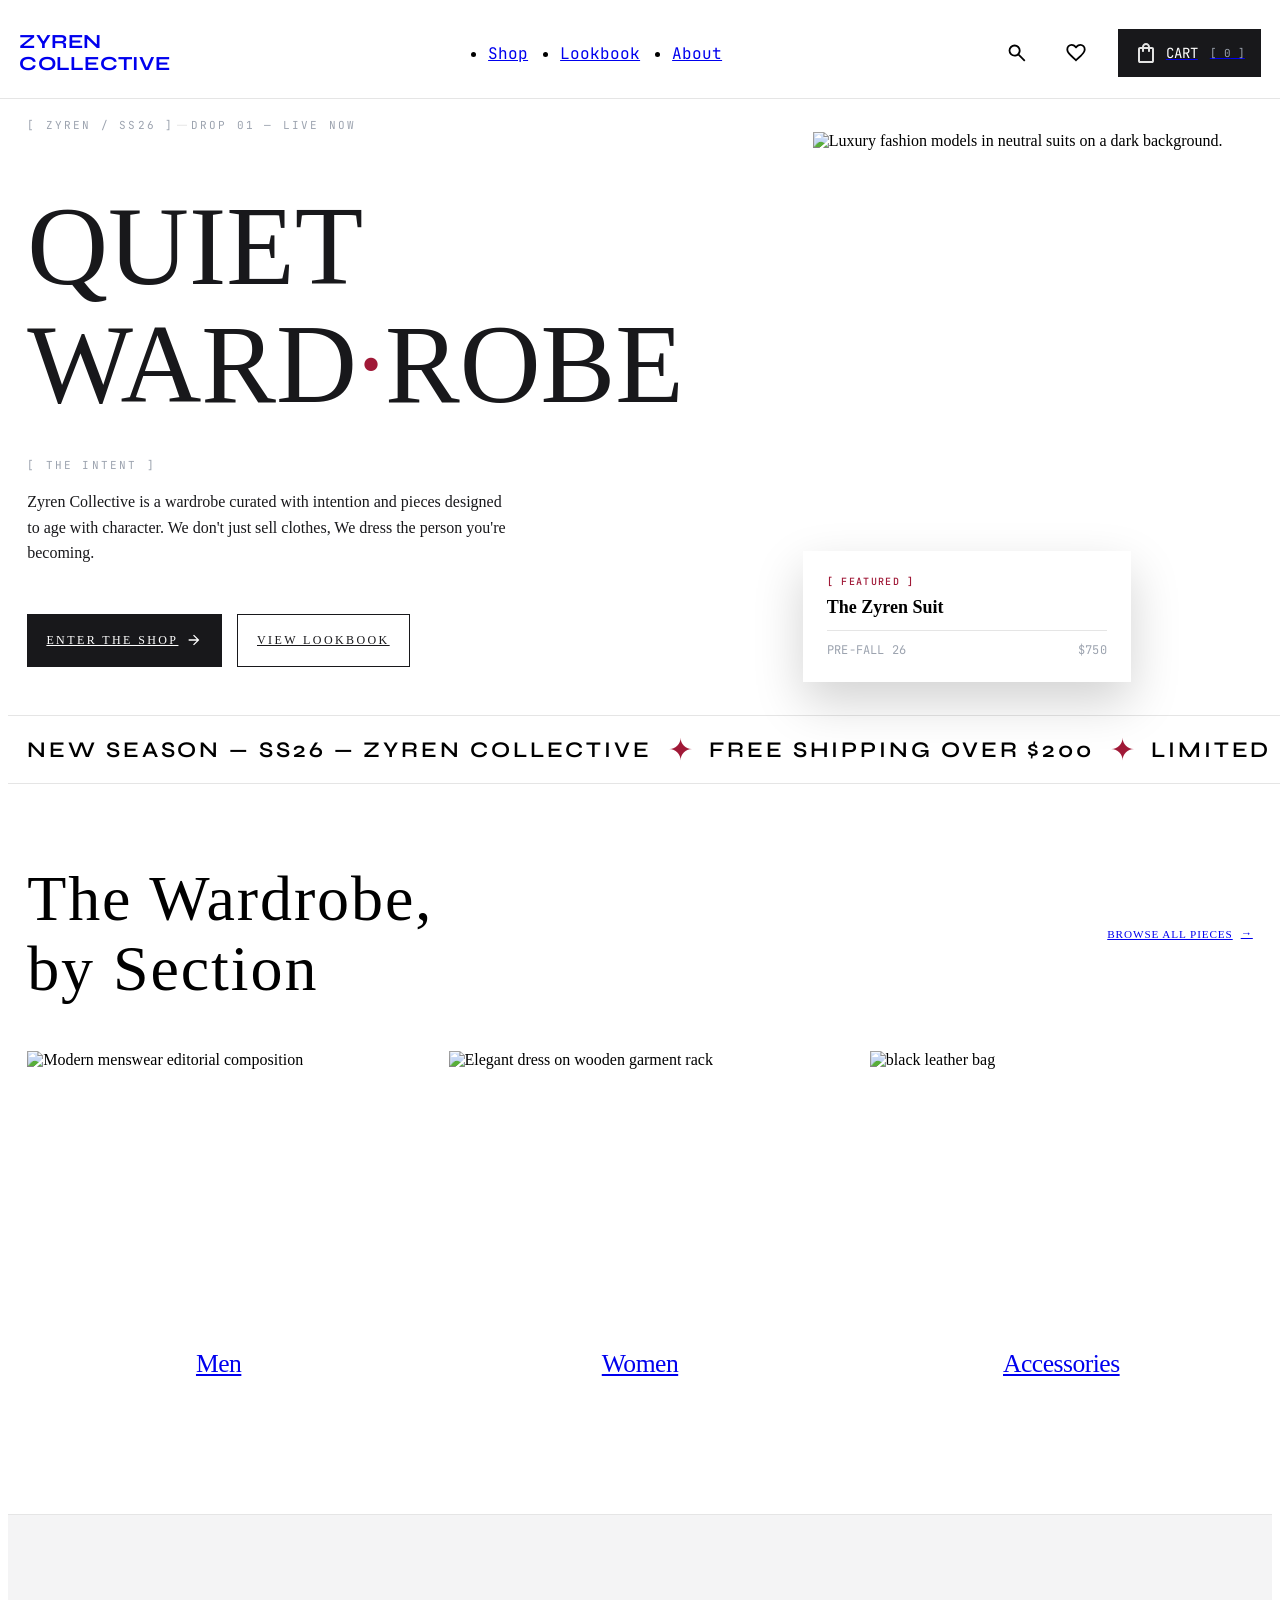
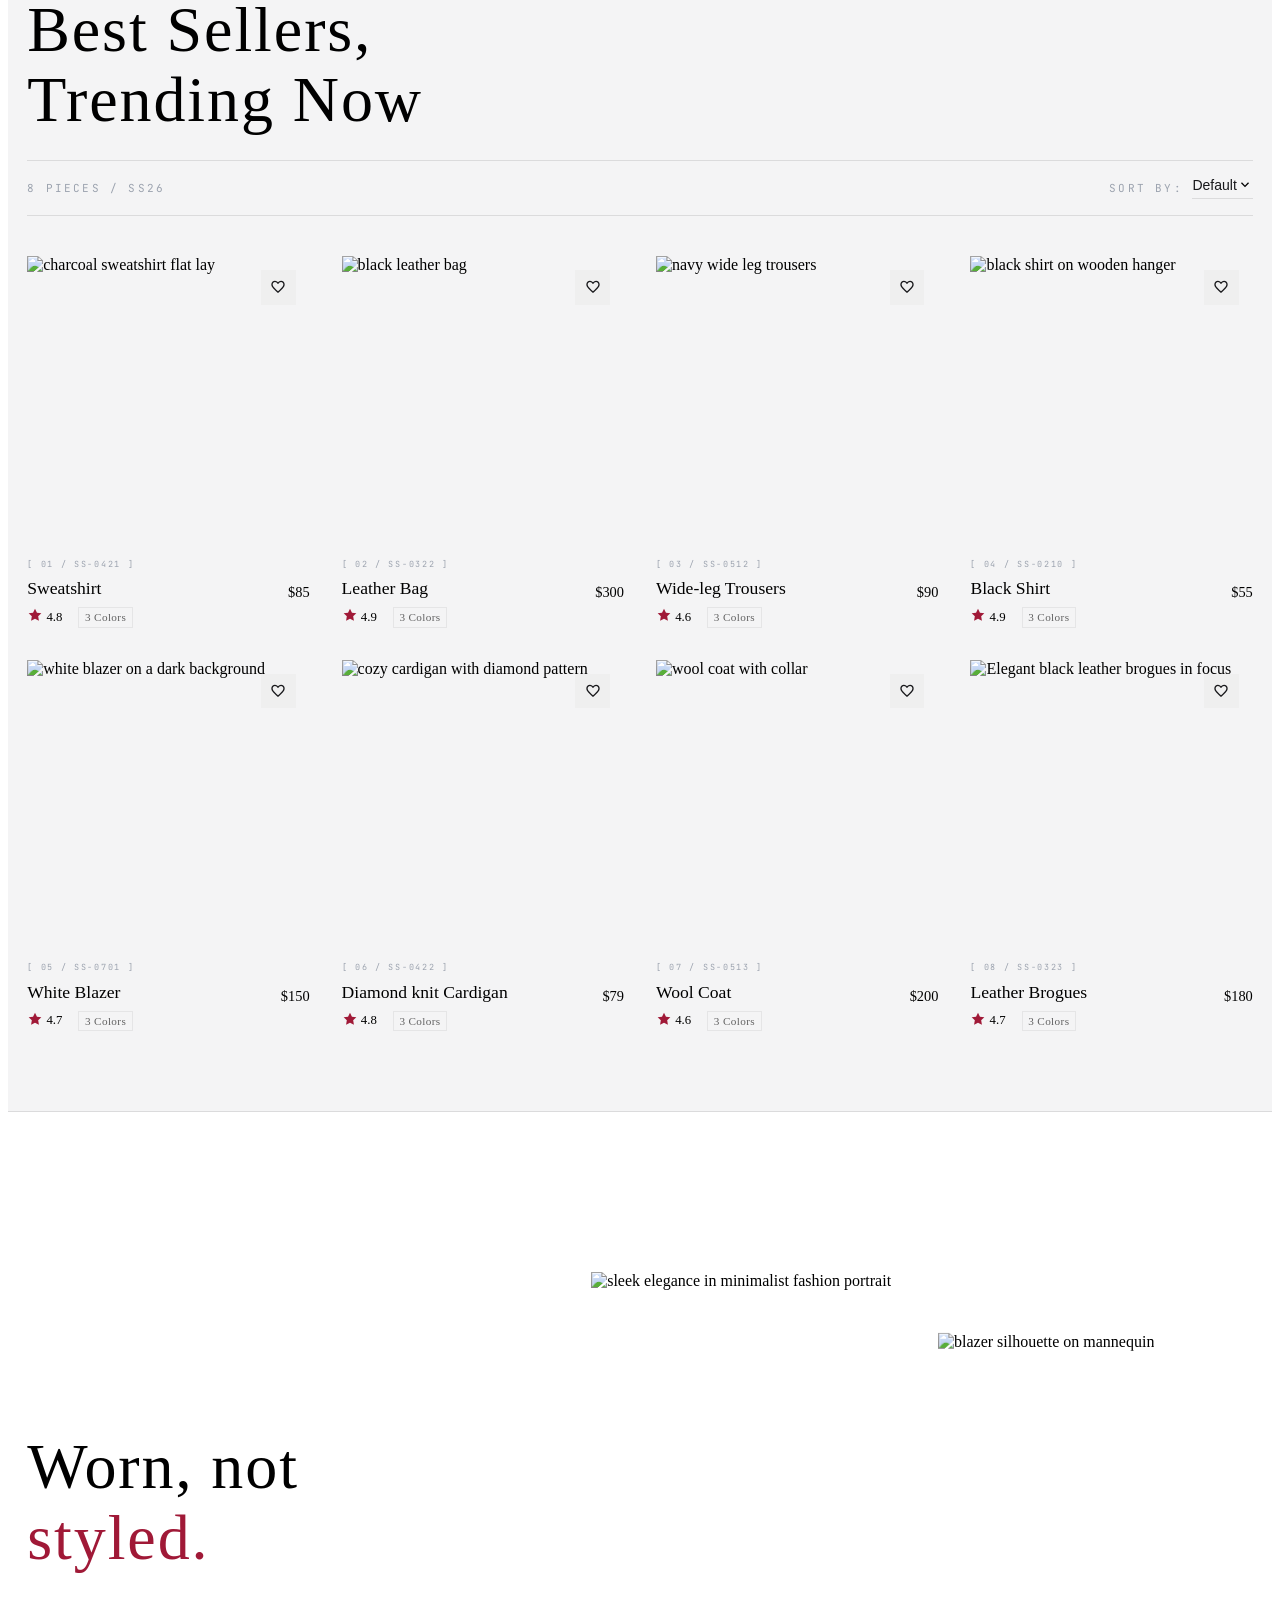
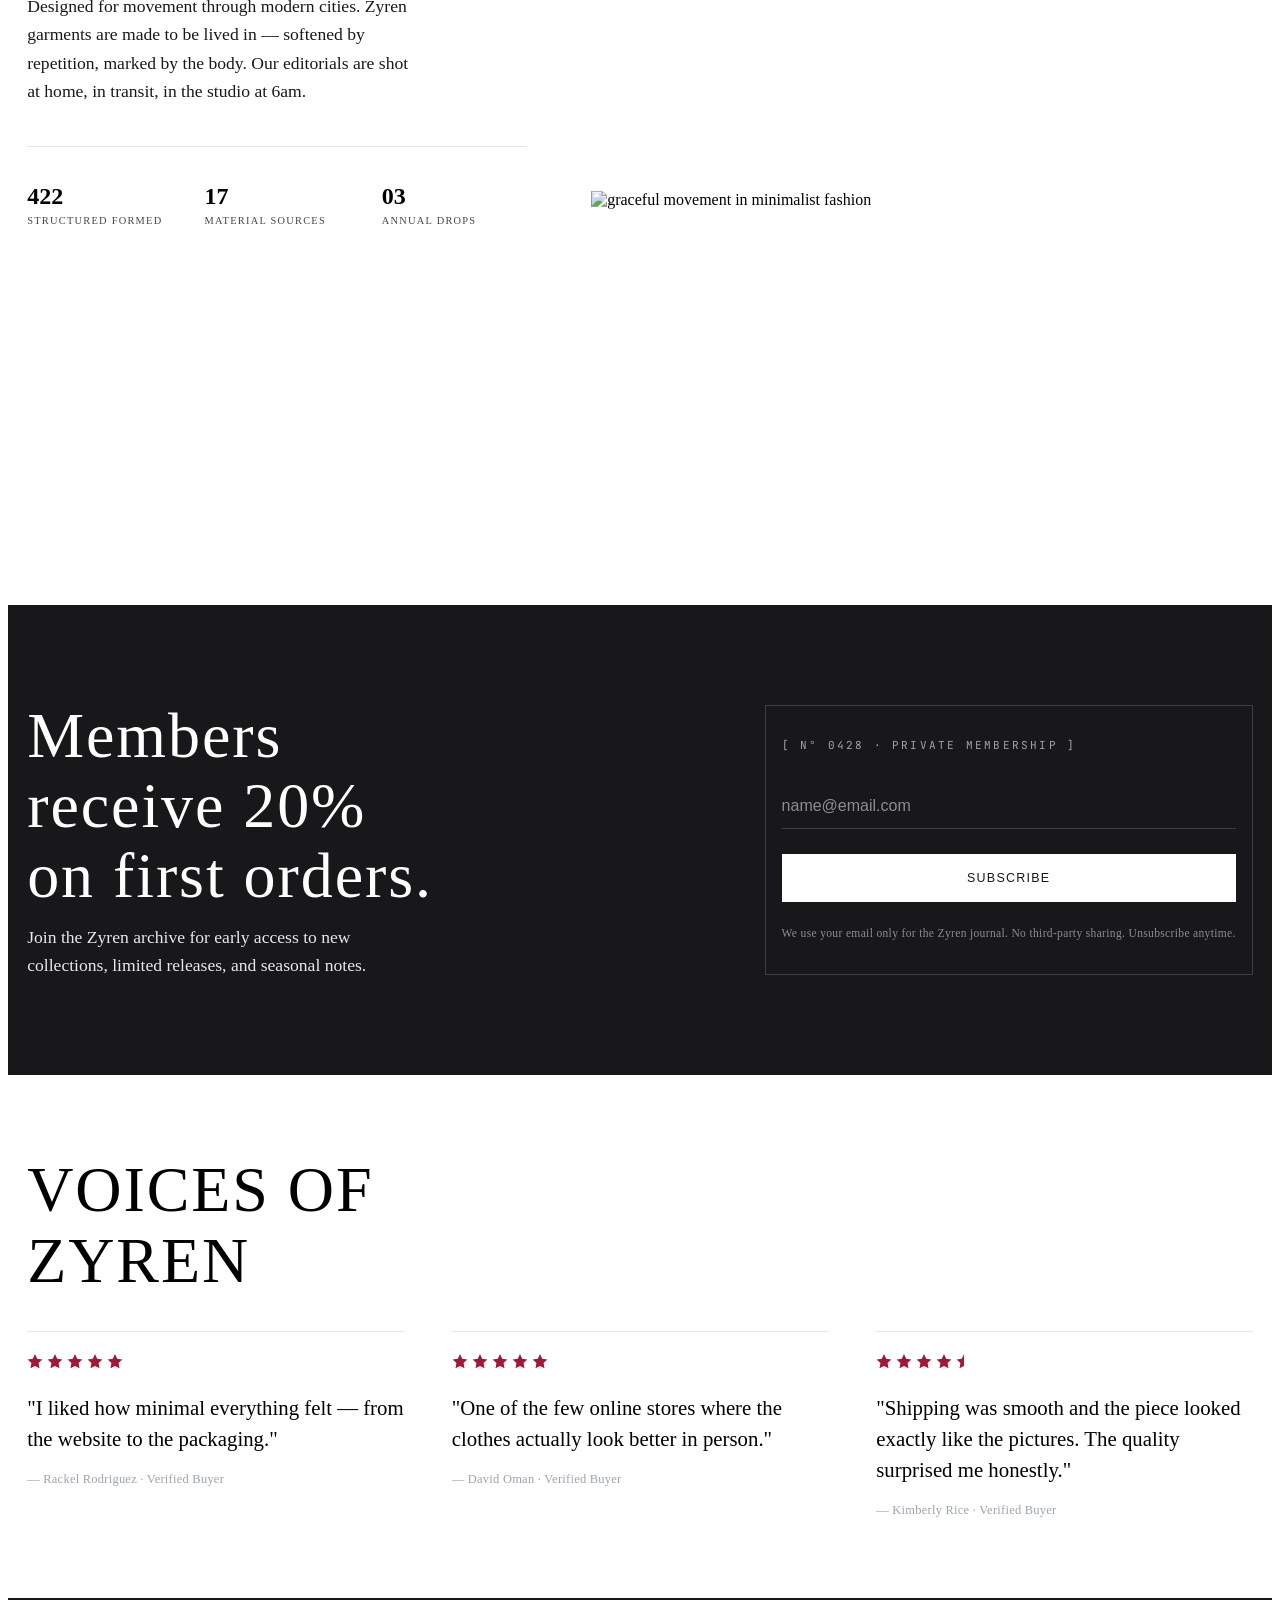
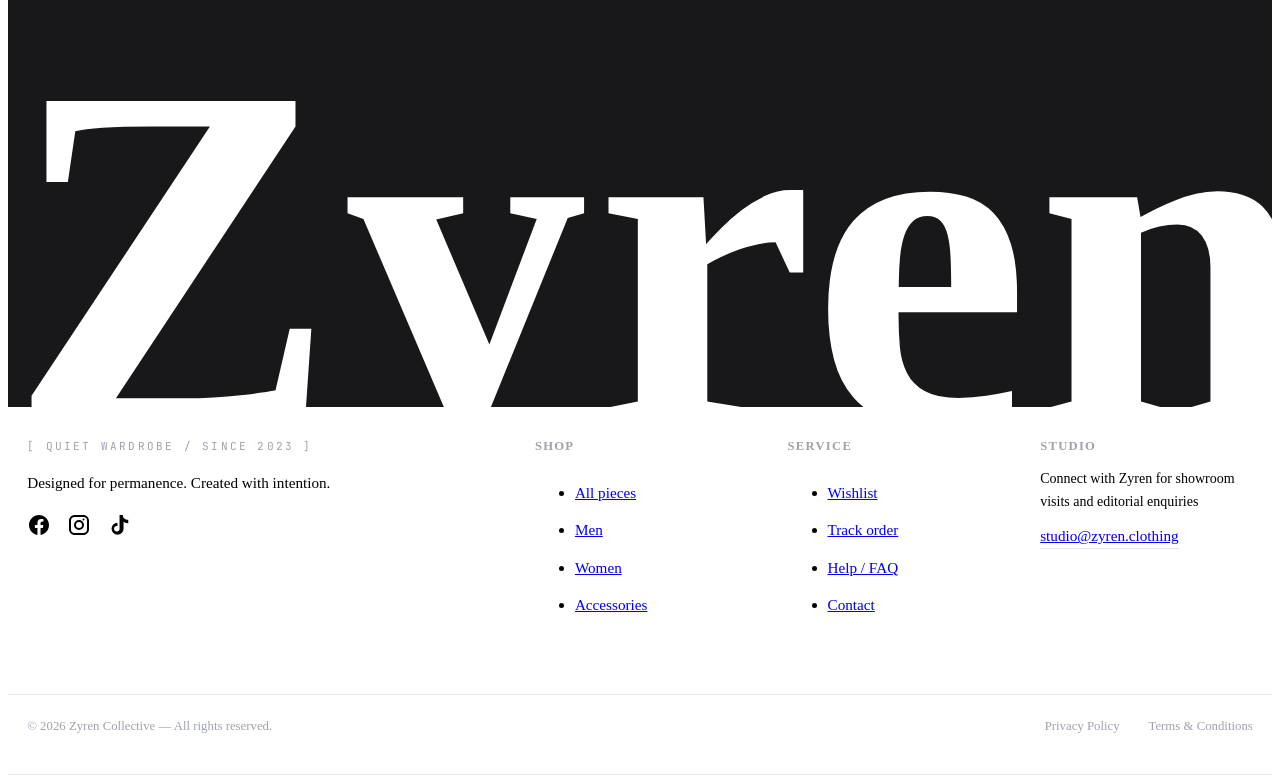
==== commit 3e50cc3c: "feat(about): build semantic page structure" ====
--- a/index.html
+++ b/index.html
@@ -8,7 +8,7 @@
 
     <title>Zyren Collective | Modern Fashion & Accessories</title>
 
-    <!-- favicon -->
+    <!--my favicon -->
     <link rel="icon" href="assets/images/auren-collective-favicon.png" type="image/png">
 
     <!-- my fonts -->
@@ -16,7 +16,7 @@
     <link rel="preconnect" href="https://fonts.gstatic.com" crossorigin>
     <link href="https://fonts.googleapis.com/css2?family=DM+Sans:ital,opsz,wght@0,9..40,100..1000;1,9..40,100..1000&family=JetBrains+Mono:ital,wght@0,100..800;1,100..800&family=Syne:wght@400..800&display=swap" rel="stylesheet">
 
-    <!-- my css -->
+    <!-- css -->
     <link rel="stylesheet" href="css/base.css">
     <link rel="stylesheet" href="css/components.css">
     <link rel="stylesheet" href="css/layout.css">
@@ -46,7 +46,7 @@
                         </li>
                         
                         <li class="header-section__nav-item">
-                            <a class="header-section__nav-link" href="#categories">Categories</a>
+                            <a class="header-section__nav-link" href="look-book.html">Lookbook</a>
                         </li>
 
                         <li class="header-section__nav-item">
@@ -99,10 +99,6 @@
         <ul class="mobile-menu__primary-list">
             <li class="mobile-menu__item">
                 <a class="mobile-menu__link" href="shop.html">Shop</a>
-            </li>
-            
-            <li class="mobile-menu__item">
-                <a class="mobile-menu__link" href="#categories">Categories</a>
             </li>
 
             <li class="mobile-menu__item">
--- a/css/components.css
+++ b/css/components.css
@@ -627,4 +627,56 @@
 .footer-section__terms{
   font-size:0.8rem;
   color:#9ca3af;
+}
+
+.shop-filters__text{
+  font-size:1.13rem;
+  font-weight:600;
+  letter-spacing:0.02em;
+}
+
+.shop-filters__close-btn{
+  border:none;
+  background:inherit;
+}
+
+.shop-filters__section-title{
+  font-size:1rem;
+  text-transform:uppercase;
+  letter-spacing:0.04em;
+}
+
+.cb__rect{
+  fill:#F5F7FB;          
+  stroke:#c9d2e0;     
+  stroke-width:1.5;
+}
+
+.cb__check{
+  fill:none;
+  stroke:transparent;  
+  stroke-width:1.5;
+  stroke-linecap:round;
+  stroke-linejoin:round;
+}
+
+.shop-filters__input:checked + .cb__svg .cb__rect{
+  fill:rgb(28, 28, 30);     
+  stroke:rgb(28, 28, 30);
+}
+
+.shop-filters__input:checked + .cb__svg .cb__check{
+  stroke:#ffffff;
+}
+
+.shop-products__filter-btn{
+  cursor:pointer;
+}
+
+.shop-products__filter-text{
+  font-size:0.8rem;
+  font-weight:500;
+  line-height:1;
+  letter-spacing:0.02em;
+  color:rgb(24, 24, 27);
 }
--- a/css/layout.css
+++ b/css/layout.css
@@ -26,7 +26,8 @@
 .header-section__cart-link,
 .header-section__secondary-nav,
 .hero-section__primary-cta,
-.categories__link{
+.categories__link,
+.shop-products__filter-btn{
     display:flex;
     align-items:center;
     gap:0.5rem;
@@ -171,11 +172,13 @@
 }
 
 .search-overlay__image-wrapper,
-.best-sellers__sortings-title{
+.best-sellers__sortings-title,
+.product-sortings__title{
     display:none;
 }
 
-.hero-section{
+.hero-section,
+.shop-dflex{
     position:relative;
     padding:110px 1.2em 0 1.2em;
     z-index:2;
@@ -629,4 +632,100 @@
     display:flex;
     align-items:center;
     gap:1.8rem;
+}
+
+.shop-dflex{
+    padding-bottom:5em;
+}
+
+.shop-filters.is-active{
+    transform:translateX(0);
+    z-index:1000;
+} 
+
+.shop-filters{
+    display:flex;
+    flex-direction:column;
+    gap:1.5rem;
+    position:fixed;
+    top:90px;
+    left:0;
+    height:calc(100dvh - 90px);
+    width:60vw;
+    max-width:300px;
+    overflow-y: auto;
+    background-color:#fff;
+    padding:1.2em 1.2em;
+    transform:translateX(-100%);
+    transition:transform 0.3s ease;
+    box-shadow:  0 4px 6px rgba(0, 0, 0, 0.05),
+    0 12px 24px rgba(0, 0, 0, 0.10);
+}
+
+.shop-filters__text{
+    margin:0;
+}
+
+.shop-filters__header,
+.shop-products__row-dflex{
+    display:flex;
+    align-items:center;
+    justify-content:space-between;
+}
+
+.shop-filters__section-title,
+.shop-filters__options{
+    margin:0;
+}
+
+.shop-filters__section,
+.shop-filters__options{
+    margin-top:0.875rem;
+    display:flex;
+    flex-direction:column;
+    gap:0.75rem;
+}
+
+.shop-filters__options{
+    gap:0.625rem;
+}
+
+.shop-filters__category-label,
+.shop-filters__price-label,
+.shop-filters__size-label{
+    display:flex;
+    align-items:center;
+    gap:0.5rem;
+}
+
+.shop-filters__input{
+    position:absolute;
+    width:1px;
+    height:1px;
+    opacity:0;
+}
+
+.cb__svg{
+    width:24px;
+    height:24px;
+    display:block;
+}
+
+.shop-title{
+    margin:0;
+}
+
+.shop-products__row-dflex{
+    margin-bottom:1.75em;
+}
+
+.shop-products__filter-btn{
+    background-color:transparent;
+    border:1px solid rgb(24, 24, 27);
+    padding:.75em 1em;
+    border-radius:12px;
+}
+
+.product-sortings__wrapper{
+    margin-bottom:40px;
 }
--- a/css/media.css
+++ b/css/media.css
@@ -187,11 +187,16 @@
         align-items:center;
     }
 
-    .best-sellers__sortings{
+    .best-sellers__sortings,
+    .product-sortings{
         display:flex;
         flex-direction:row;
         align-items:center;
         gap:.6rem;
+    }
+
+    .product-sortings__wrapper{
+        margin-bottom:0;
     }
 
     .best-sellers__sortings-title,
@@ -286,6 +291,13 @@
 
     .footer-section__nav-dflex{
         grid-template-columns:1fr 1fr 1fr;
+        gap:2.5rem;
+    }
+
+    .shop-filters__category-label,
+    .shop-filters__price-label,
+    .shop-filters__size-label{
+        cursor:pointer;
     }
 }
 
@@ -419,6 +431,32 @@
         align-items:center;
     }
 
+    .shop-products__filter-btn{
+        display:none;
+    }
+
+    .shop-dflex{
+        display:flex;
+        justify-content:space-between;
+    }
+
+    .shop-filters{
+        transform:translateX(0);
+        z-index:1000;
+        position:sticky;
+        box-shadow:none;
+        padding-top:9px;
+        padding-left:0;
+    }
+
+    .shop-filters__close-btn{
+        display:none;
+    }
+
+    .shop-products{
+        padding-left:20px;
+    }
+
 }
 
 @media(min-width:1024px){
